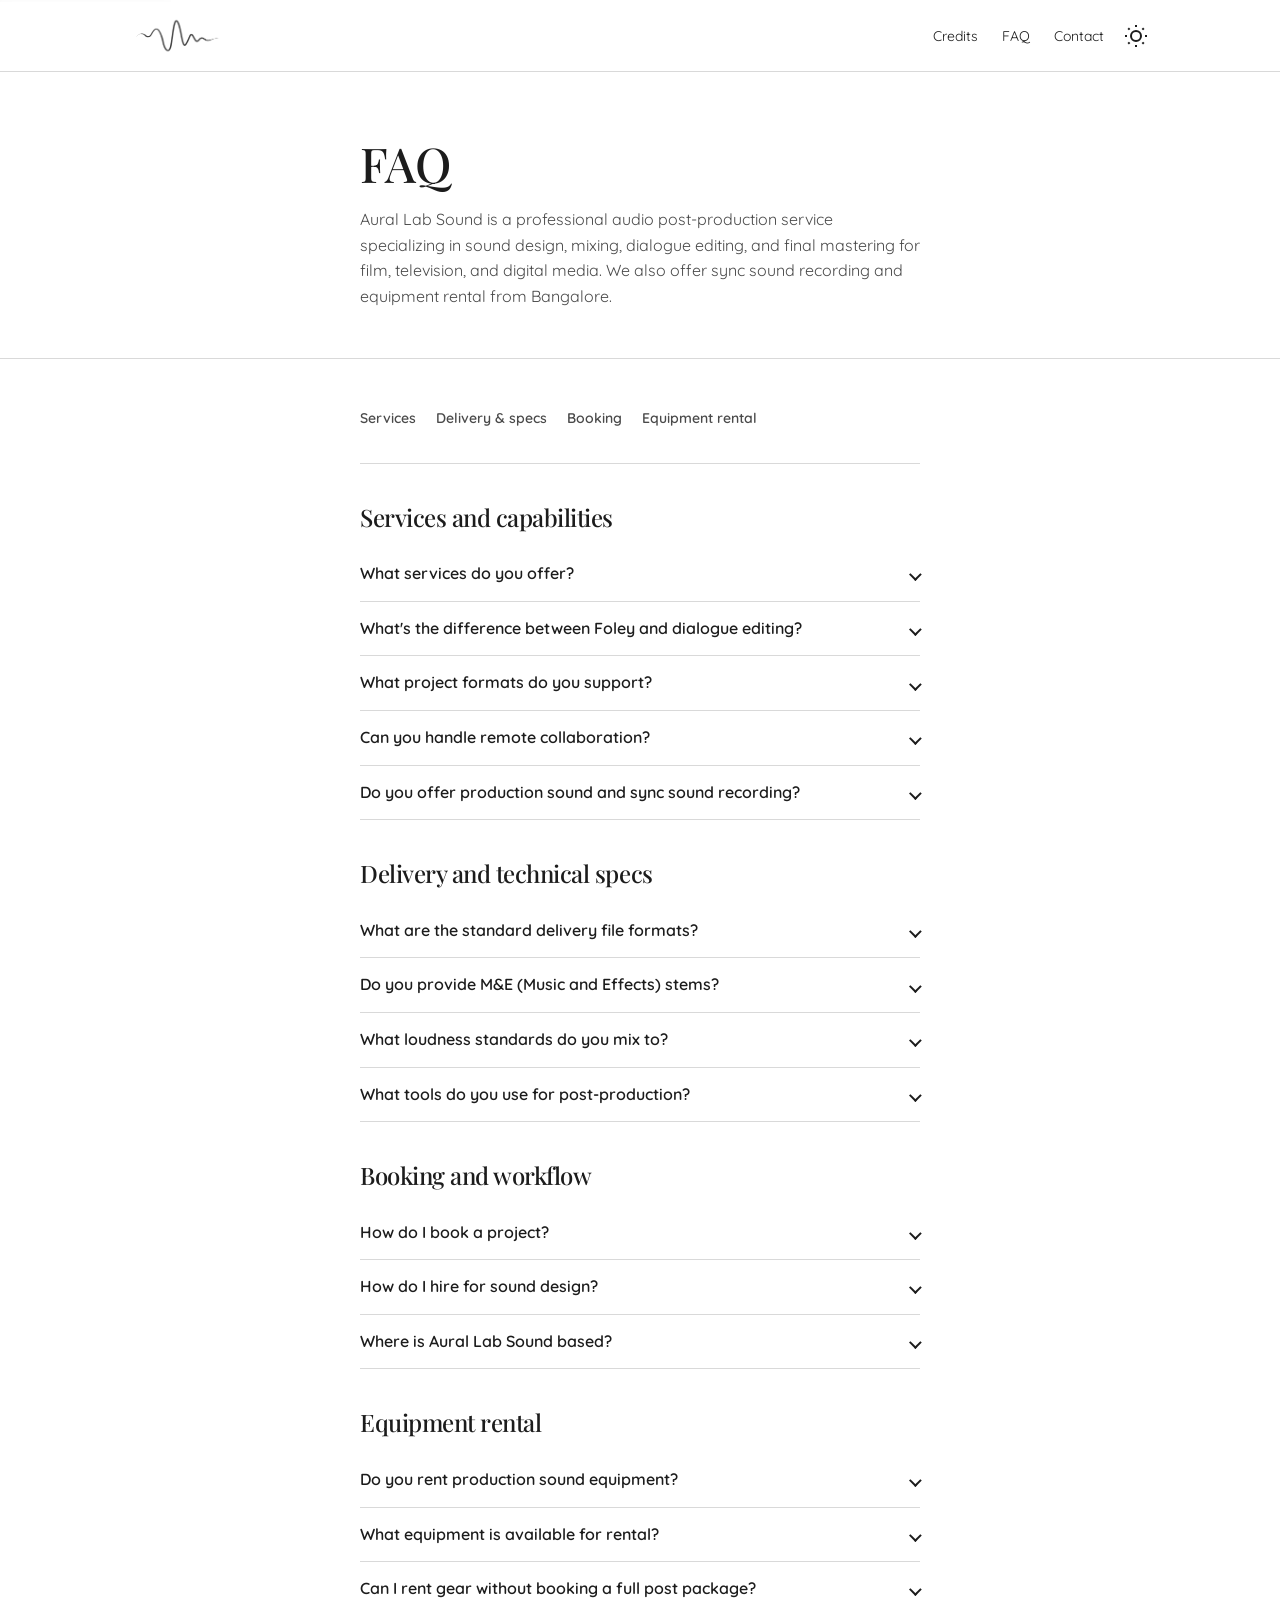
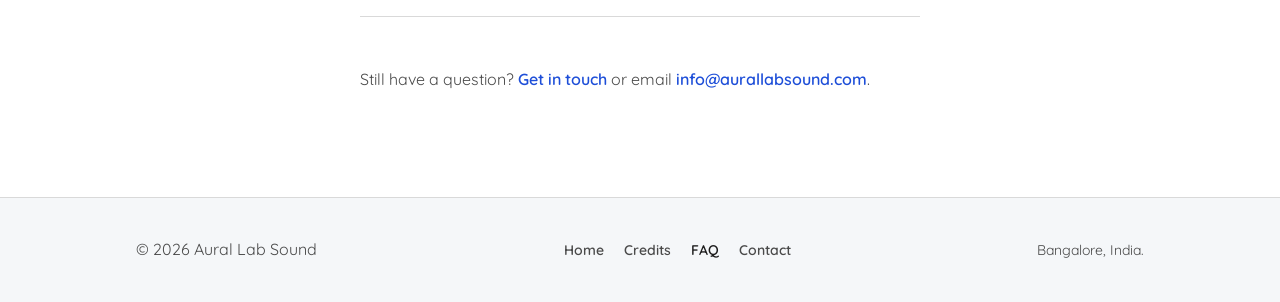
==== faq/index.html @ bb118c57 "Optimize Lighthouse scores to 96/100 Performance, 100/100 Accessibility & Best Practices Performance" ====
<!DOCTYPE html>
<html lang="en">

<head>
  <meta charset="utf-8">
  <meta name="viewport" content="width=device-width, initial-scale=1">
  <title>FAQ - Aural Lab Sound | Audio Post-Production Bangalore</title>
  <meta name="description" content="Answers about sound design, Foley, dialogue editing, mixing, delivery specs, loudness standards, equipment rental, and booking with Aural Lab Sound in Bangalore.">
  <link rel="canonical" href="https://aurallabsound.com/faq/">
  <meta property="og:type" content="website">
  <meta property="og:url" content="https://aurallabsound.com/faq/">
  <meta property="og:title" content="FAQ - Aural Lab Sound">
  <meta property="og:description" content="Common questions about audio post-production, sync sound, equipment rental, and project delivery.">
  <meta property="og:locale" content="en_IN">
  <meta name="twitter:card" content="summary">
  <meta name="twitter:site" content="@AuralLabSound">
  <link rel="icon" type="image/png" href="../favicon-96x96.png" sizes="96x96">
  <link rel="icon" type="image/svg+xml" href="../favicon.svg">
  <link rel="shortcut icon" href="../favicon.ico">
  <link rel="apple-touch-icon" sizes="180x180" href="../apple-touch-icon.png">
  <link rel="manifest" href="../site.webmanifest">
  <meta name="theme-color" content="#000000">
  <meta name="theme-color" media="(prefers-color-scheme: light)" content="#000000">
  <script src="../assets/js/theme-init.js"></script>
  <link rel="preconnect" href="https://fonts.googleapis.com">
  <link rel="preconnect" href="https://fonts.gstatic.com" crossorigin>
  <link href="https://fonts.googleapis.com/css2?family=Playfair+Display:ital,wght@0,400..900;1,400..900&family=Quicksand:wght@300..700&display=swap" rel="stylesheet">
  <link rel="stylesheet" href="../assets/css/style.css">
  <link rel="stylesheet" href="../assets/css/components.css">
  <link rel="stylesheet" href="../assets/css/responsive.css">
  <script type="application/ld+json">
  {
    "@context": "https://schema.org",
    "@graph": [
      {
        "@type": "BreadcrumbList",
        "itemListElement": [
          {"@type": "ListItem", "position": 1, "name": "Home", "item": "https://aurallabsound.com/"},
          {"@type": "ListItem", "position": 2, "name": "FAQ", "item": "https://aurallabsound.com/faq/"}
        ]
      },
      {
        "@type": "FAQPage",
        "mainEntity": [
          {
            "@type": "Question",
            "name": "What services do you offer?",
            "acceptedAnswer": {
              "@type": "Answer",
              "text": "Full audio post-production including sound design, Foley, ADR, dialogue clean-up, spatial mixing, and final re-recording. We also provide production sync sound recording, ambience and FX recording, and professional equipment rental for film and media shoots."
            }
          },
          {
            "@type": "Question",
            "name": "What's the difference between Foley and dialogue editing?",
            "acceptedAnswer": {
              "@type": "Answer",
              "text": "Dialogue editing cleans, assembles, and prepares production dialogue tracks so speech is clear, consistent, and sync-accurate. Foley is performance-based sound recorded to picture (footsteps, cloth, props, and other sync elements) that sells physical realism the production mic may have missed."
            }
          },
          {
            "@type": "Question",
            "name": "What project formats do you support?",
            "acceptedAnswer": {
              "@type": "Answer",
              "text": "Stereo, 5.1, 7.1, and immersive audio formats like Dolby Atmos."
            }
          },
          {
            "@type": "Question",
            "name": "Can you handle remote collaboration?",
            "acceptedAnswer": {
              "@type": "Answer",
              "text": "Yes, we use secure cloud platforms for remote spot-checking, live stream monitoring sessions, and asset transfer."
            }
          },
          {
            "@type": "Question",
            "name": "Do you offer production sound and sync sound recording?",
            "acceptedAnswer": {
              "@type": "Answer",
              "text": "Yes. Our production sound work covers sync sound mixing on set, ambience recording, FX recording, and Foley recording for features, documentaries, and series."
            }
          },
          {
            "@type": "Question",
            "name": "What are the standard delivery file formats?",
            "acceptedAnswer": {
              "@type": "Answer",
              "text": "Multi-channel interleaved or split WAV files at 24-bit/48kHz (or 96kHz upon request)."
            }
          },
          {
            "@type": "Question",
            "name": "Do you provide M&E (Music and Effects) stems?",
            "acceptedAnswer": {
              "@type": "Answer",
              "text": "Yes, we deliver fully compliant international M&E stems alongside the final print master."
            }
          },
          {
            "@type": "Question",
            "name": "What loudness standards do you mix to?",
            "acceptedAnswer": {
              "@type": "Answer",
              "text": "We mix to exact target standards including EBU R128, ATSC A/85, and specific streaming platform requirements (Netflix, HBO, Amazon)."
            }
          },
          {
            "@type": "Question",
            "name": "What tools do you use for post-production?",
            "acceptedAnswer": {
              "@type": "Answer",
              "text": "Post sessions typically run in Pro Tools with iZotope RX for dialogue clean-up, FabFilter for mixing, and Altiverb for reverberation, alongside the plug-ins required by each project's deliverable spec."
            }
          },
          {
            "@type": "Question",
            "name": "How do I book a project?",
            "acceptedAnswer": {
              "@type": "Answer",
              "text": "Submit your timeline, cue sheets, and rough cut via our contact portal for a custom project quote. Email info@aurallabsound.com or call Shreyank Nanjappa or Suresh Bagali on the contact page."
            }
          },
          {
            "@type": "Question",
            "name": "How do I hire for sound design?",
            "acceptedAnswer": {
              "@type": "Answer",
              "text": "Share your cut status, picture lock date, deliverable format (stereo, 5.1, Atmos), and creative brief. We scope dialogue edit, ambience, FX, Foley, and mix as needed, then confirm schedule and quote before starting."
            }
          },
          {
            "@type": "Question",
            "name": "Where is Aural Lab Sound based?",
            "acceptedAnswer": {
              "@type": "Answer",
              "text": "We are based in Bangalore, India, and work with productions across India and internationally through on-set recording and remote post collaboration."
            }
          },
          {
            "@type": "Question",
            "name": "Do you rent production sound equipment?",
            "acceptedAnswer": {
              "@type": "Answer",
              "text": "Yes. Equipment rental is available for production sync sound kits, boom microphones, wireless lavaliers, and related location recording gear. Kits can be rented with or without an engineer."
            }
          },
          {
            "@type": "Question",
            "name": "What equipment is available for rental?",
            "acceptedAnswer": {
              "@type": "Answer",
              "text": "Typical rental inventory includes Sound Devices mixer/recorders (788T, 688, 664, 633, MixPre series), Schoeps and Sennheiser boom mics, Lectrosonics wireless with Sanken COS-11 or DPA capsules, and ambience pairs (MS, XY, ORTF). Studio Foley mics such as Neumann and Rode are available for session work."
            }
          },
          {
            "@type": "Question",
            "name": "Can I rent gear without booking a full post package?",
            "acceptedAnswer": {
              "@type": "Answer",
              "text": "Yes. Equipment rental is offered as a standalone service for productions that already have a sound team, as well as bundled with our sync sound and post-production packages."
            }
          }
        ]
      }
    ]
  }
  </script>
</head>

<body>
  <a class="skip-link" href="#main">Skip to main content</a>
  <header class="site-header">
    <div class="container site-header__inner">
      <a class="site-logo" href="../">
        <img src="../imgs/logo.webp" alt="Aural Lab Sound Logo" class="logo-image">
      </a>
      <nav class="header-nav" aria-label="Primary">
        <ul>
          <li><a href="../#credits">Credits</a></li>
          <li><a href="./" aria-current="page">FAQ</a></li>
          <li><a href="../#contact">Contact</a></li>
          <li>
            <button type="button" class="theme-toggle" aria-label="Toggle dark mode">
              <svg class="icon-sun" xmlns="http://www.w3.org/2000/svg" width="24" height="24" viewBox="0 0 24 24" fill="none" stroke="currentColor" stroke-width="2" aria-hidden="true">
                <circle cx="12" cy="12" r="5" />
                <line x1="12" y1="1" x2="12" y2="3" />
                <line x1="12" y1="21" x2="12" y2="23" />
                <line x1="4.22" y1="4.22" x2="5.64" y2="5.64" />
                <line x1="18.36" y1="18.36" x2="19.78" y2="19.78" />
                <line x1="1" y1="12" x2="3" y2="12" />
                <line x1="21" y1="12" x2="23" y2="12" />
                <line x1="4.22" y1="19.78" x2="5.64" y2="18.36" />
                <line x1="18.36" y1="5.64" x2="19.78" y2="4.22" />
              </svg>
              <svg class="icon-moon" xmlns="http://www.w3.org/2000/svg" width="24" height="24" viewBox="0 0 24 24" fill="currentColor" aria-hidden="true" hidden>
                <path d="M21 12.79A9 9 0 1 1 11.21 3 7 7 0 0 0 21 12.79z" />
              </svg>
            </button>
          </li>
        </ul>
      </nav>
    </div>
  </header>

  <main id="main">
    <section class="page-banner page-banner--faq" aria-labelledby="faq-heading">
      <div class="container container--narrow">
        <h1 id="faq-heading">FAQ</h1>
        <p class="lead">Aural Lab Sound is a professional audio post-production service specializing in sound design, mixing, dialogue editing, and final mastering for film, television, and digital media. We also offer sync sound recording and equipment rental from Bangalore.</p>
      </div>
    </section>

    <div class="page-panel page-panel--faq">
      <div class="container container--narrow faq-layout">
        <nav class="faq-toc" aria-label="FAQ categories">
          <a href="#services">Services</a>
          <a href="#delivery">Delivery &amp; specs</a>
          <a href="#booking">Booking</a>
          <a href="#rental">Equipment rental</a>
        </nav>

        <section id="services" class="faq-group" aria-labelledby="services-heading">
          <h2 id="services-heading">Services and capabilities</h2>

          <details class="faq-item">
            <summary>What services do you offer?</summary>
            <p>Full audio post-production including sound design, Foley, ADR, dialogue clean-up, spatial mixing, and final re-recording. We also provide production sync sound recording, ambience and FX recording, and professional equipment rental for film and media shoots.</p>
          </details>

          <details class="faq-item">
            <summary>What's the difference between Foley and dialogue editing?</summary>
            <p>Dialogue editing cleans, assembles, and prepares production dialogue tracks so speech is clear, consistent, and sync-accurate. Foley is performance-based sound recorded to picture (footsteps, cloth, props, and other sync elements) that sells physical realism the production mic may have missed.</p>
          </details>

          <details class="faq-item">
            <summary>What project formats do you support?</summary>
            <p>Stereo, 5.1, 7.1, and immersive audio formats like Dolby Atmos.</p>
          </details>

          <details class="faq-item">
            <summary>Can you handle remote collaboration?</summary>
            <p>Yes, we use secure cloud platforms for remote spot-checking, live stream monitoring sessions, and asset transfer.</p>
          </details>

          <details class="faq-item">
            <summary>Do you offer production sound and sync sound recording?</summary>
            <p>Yes. Our production sound work covers sync sound mixing on set, ambience recording, FX recording, and Foley recording for features, documentaries, and series.</p>
          </details>
        </section>

        <section id="delivery" class="faq-group" aria-labelledby="delivery-heading">
          <h2 id="delivery-heading">Delivery and technical specs</h2>

          <details class="faq-item">
            <summary>What are the standard delivery file formats?</summary>
            <p>Multi-channel interleaved or split WAV files at 24-bit/48kHz (or 96kHz upon request).</p>
          </details>

          <details class="faq-item">
            <summary>Do you provide M&amp;E (Music and Effects) stems?</summary>
            <p>Yes, we deliver fully compliant international M&amp;E stems alongside the final print master.</p>
          </details>

          <details class="faq-item">
            <summary>What loudness standards do you mix to?</summary>
            <p>We mix to exact target standards including EBU R128, ATSC A/85, and specific streaming platform requirements (Netflix, HBO, Amazon).</p>
          </details>

          <details class="faq-item">
            <summary>What tools do you use for post-production?</summary>
            <p>Post sessions typically run in Pro Tools with iZotope RX for dialogue clean-up, FabFilter for mixing, and Altiverb for reverberation, alongside the plug-ins required by each project's deliverable spec.</p>
          </details>
        </section>

        <section id="booking" class="faq-group" aria-labelledby="booking-heading">
          <h2 id="booking-heading">Booking and workflow</h2>

          <details class="faq-item">
            <summary>How do I book a project?</summary>
            <p>Submit your timeline, cue sheets, and rough cut via our contact portal for a custom project quote. Email <a href="mailto:info@aurallabsound.com">info@aurallabsound.com</a> or call Shreyank Nanjappa or Suresh Bagali on the <a href="../#contact">contact page</a>.</p>
          </details>

          <details class="faq-item">
            <summary>How do I hire for sound design?</summary>
            <p>Share your cut status, picture lock date, deliverable format (stereo, 5.1, Atmos), and creative brief. We scope dialogue edit, ambience, FX, Foley, and mix as needed, then confirm schedule and quote before starting.</p>
          </details>

          <details class="faq-item">
            <summary>Where is Aural Lab Sound based?</summary>
            <p>We are based in Bangalore, India, and work with productions across India and internationally through on-set recording and remote post collaboration.</p>
          </details>
        </section>

        <section id="rental" class="faq-group" aria-labelledby="rental-heading">
          <h2 id="rental-heading">Equipment rental</h2>

          <details class="faq-item">
            <summary>Do you rent production sound equipment?</summary>
            <p>Yes. Equipment rental is available for production sync sound kits, boom microphones, wireless lavaliers, and related location recording gear. Kits can be rented with or without an engineer.</p>
          </details>

          <details class="faq-item">
            <summary>What equipment is available for rental?</summary>
            <p>Typical rental inventory includes Sound Devices mixer/recorders (788T, 688, 664, 633, MixPre series), Schoeps and Sennheiser boom mics, Lectrosonics wireless with Sanken COS-11 or DPA capsules, and ambience pairs (MS, XY, ORTF). Studio Foley mics such as Neumann and Rode are available for session work.</p>
          </details>

          <details class="faq-item">
            <summary>Can I rent gear without booking a full post package?</summary>
            <p>Yes. Equipment rental is offered as a standalone service for productions that already have a sound team, as well as bundled with our sync sound and post-production packages.</p>
          </details>
        </section>

        <p class="faq-cta">Still have a question? <a href="../#contact">Get in touch</a> or email <a href="mailto:info@aurallabsound.com">info@aurallabsound.com</a>.</p>
      </div>
    </div>
  </main>

  <footer class="site-footer">
    <div class="container footer-bottom">
      <span>© <span id="year"></span> Aural Lab Sound</span>
      <nav class="footer-nav" aria-label="Footer">
        <a href="../">Home</a>
        <a href="../#credits">Credits</a>
        <a href="./" aria-current="page">FAQ</a>
        <a href="../#contact">Contact</a>
      </nav>
      <p class="footer-tagline">Bangalore, India.</p>
    </div>
  </footer>

  <script>document.getElementById("year").textContent = new Date().getFullYear();</script>
  <script src="../assets/js/theme-toggle.js" defer></script>
</body>

</html>
---- assets/css/style.css ----
/* Aural Lab Sound - Design tokens & base */

:root {
  /* Typography */
  --font-display: "Playfair Display", Georgia, "Times New Roman", serif;
  --font-body: "Quicksand", system-ui, -apple-system, sans-serif;
  --font-mono: ui-monospace, "SF Mono", Menlo, monospace;

  --text-xs: 0.75rem;
  --text-sm: 0.875rem;
  --text-base: 1rem;
  --text-lg: 1.125rem;
  --text-xl: 1.25rem;
  --text-2xl: 1.5rem;
  --text-3xl: 2rem;
  --text-4xl: clamp(2.25rem, 5vw, 3.25rem);
  --text-5xl: clamp(2.75rem, 6vw, 4.25rem);
  --text-hero: clamp(2.5rem, 8vw, 4.5rem);
  --text-section: clamp(2rem, 5vw, 3rem);

  --leading-tight: 1.15;
  --leading-snug: 1.35;
  --leading-normal: 1.6;
  --leading-relaxed: 1.75;

  --tracking-tight: -0.02em;
  --tracking-wide: 0.08em;
  --tracking-wider: 0.14em;

  /* Spacing */
  --space-1: 0.25rem;
  --space-2: 0.5rem;
  --space-3: 0.75rem;
  --space-4: 1rem;
  --space-5: 1.25rem;
  --space-6: 1.5rem;
  --space-8: 2rem;
  --space-10: 2.5rem;
  --space-12: 3rem;
  --space-16: 4rem;
  --space-20: 5rem;
  --space-24: 6rem;

  /* Layout */
  --layout-max-width: 68rem;
  --container-narrow: 40rem;
  --container-default: 68rem;
  --container-wide: 80rem;
  --header-height: 4.5rem;
  --gutter: clamp(1.25rem, 4vw, 2.5rem);

  /* Radius */
  --radius-sm: 2px;
  --radius-md: 4px;
  --radius-lg: 8px;

  /* Motion */
  --ease-out: cubic-bezier(0.22, 1, 0.36, 1);
  --duration-fast: 150ms;
  --duration-base: 250ms;
  --duration-slow: 400ms;

  /* Borders */
  --border-width: 1px;
  --border-style: solid;
}

/* Dark theme (site default) - WCAG 2.1 AA compliant */
html {
  color-scheme: dark;
  --color-bg: #0F0F0F;
  --color-surface: #1A1A1A;
  --color-text-primary: #F5F5F5;
  --color-text-secondary: #CCCCCC;
  --color-border: #2D2D2D;
  --color-accent: #7BA3FF;
  --color-accent-hover: #A8D5FF;
  --color-on-accent: #0F0F0F;

  /* Backwards compatibility */
  --color-bg-elevated: #1A1A1A;
  --color-bg-subtle: #262626;
  --color-text: #F5F5F5;
  --color-text-muted: #CCCCCC;
  --color-text-subtle: #A6A6A6;
  --color-border-strong: #404040;
  --color-accent-muted: rgba(123, 163, 255, 0.15);
  --color-focus: #7BA3FF;
  --color-hero-overlay: rgba(0, 0, 0, 0.5);
  --color-header-bg: rgba(15, 15, 15, 0.98);
  --color-panel-overlay: rgba(15, 15, 15, 0.95);
  --color-on-image-heading: #FFFFFF;
  --color-on-image-lead: rgba(255, 255, 255, 0.95);
  --color-on-image-body: rgba(255, 255, 255, 0.9);
  --color-on-image-muted: rgba(255, 255, 255, 0.75);
  --shadow-sm: 0 1px 2px rgba(0, 0, 0, 0.4);
  --shadow-md: 0 8px 24px rgba(0, 0, 0, 0.5);
  --wave-opacity: 0;
}

/* Light theme - explicit choice or OS light preference - WCAG 2.1 AA compliant */
html[data-theme="light"] {
  color-scheme: light;
  --color-bg: #FFFFFF;
  --color-surface: #F5F7F9;
  --color-text-primary: #1C1C1C;
  --color-text-secondary: #4A4A4A;
  --color-border: #D9D9D9;
  --color-accent: #1D4ED8;
  --color-accent-hover: #0D47A1;
  --color-on-accent: #FFFFFF;

  /* Backwards compatibility */
  --color-bg-elevated: #F5F7F9;
  --color-bg-subtle: #FAFBFC;
  --color-text: #1C1C1C;
  --color-text-muted: #4A4A4A;
  --color-text-subtle: #595959;
  --color-border-strong: #CCCCCC;
  --color-accent-muted: rgba(29, 78, 216, 0.1);
  --color-focus: #1D4ED8;
  --color-hero-overlay: rgba(0, 0, 0, 0.35);
  --color-header-bg: rgba(255, 255, 255, 0.98);
  --color-panel-overlay: rgba(255, 255, 255, 0.95);
  --color-on-image-heading: #FFFFFF;
  --color-on-image-lead: rgba(255, 255, 255, 0.95);
  --color-on-image-body: rgba(255, 255, 255, 0.9);
  --color-on-image-muted: rgba(255, 255, 255, 0.75);
  --shadow-sm: 0 1px 2px rgba(0, 0, 0, 0.08);
  --shadow-md: 0 8px 24px rgba(0, 0, 0, 0.12);
  --wave-opacity: 0;
}

/* No JS / no data-theme: follow OS light preference only */
@media (prefers-color-scheme: light) {
  html:not([data-theme]) {
    color-scheme: light;
    --color-bg: #FFFFFF;
    --color-surface: #F5F7F9;
    --color-text-primary: #1C1C1C;
    --color-text-secondary: #4A4A4A;
    --color-border: #D9D9D9;
    --color-accent: #1D4ED8;
    --color-accent-hover: #0D47A1;
    --color-on-accent: #FFFFFF;

    /* Backwards compatibility */
    --color-bg-elevated: #F5F7F9;
    --color-bg-subtle: #FAFBFC;
    --color-text: #1C1C1C;
    --color-text-muted: #4A4A4A;
    --color-text-subtle: #595959;
    --color-border-strong: #CCCCCC;
    --color-accent-muted: rgba(29, 78, 216, 0.1);
    --color-focus: #1D4ED8;
    --color-hero-overlay: rgba(0, 0, 0, 0.35);
    --color-header-bg: rgba(255, 255, 255, 0.98);
    --color-panel-overlay: rgba(255, 255, 255, 0.95);
    --color-on-image-heading: #FFFFFF;
    --color-on-image-lead: rgba(255, 255, 255, 0.95);
    --color-on-image-body: rgba(255, 255, 255, 0.9);
    --color-on-image-muted: rgba(255, 255, 255, 0.75);
    --shadow-sm: 0 1px 2px rgba(0, 0, 0, 0.08);
    --shadow-md: 0 8px 24px rgba(0, 0, 0, 0.12);
  }
}

*,
*::before,
*::after {
  box-sizing: border-box;
  margin: 0;
  padding: 0;
}

html {
  scroll-behavior: smooth;
  -webkit-font-smoothing: antialiased;
  -moz-osx-font-smoothing: grayscale;
}

body {
  background: var(--color-bg);
  color: var(--color-text);
  font-family: var(--font-body);
  font-size: var(--text-base);
  line-height: var(--leading-normal);
}

/* Typography */
h1, h2, h3, h4, h5, h6 {
  font-family: var(--font-display);
  line-height: var(--leading-tight);
}

h1 {
  font-size: var(--text-hero);
  font-weight: 600;
  letter-spacing: var(--tracking-tight);
}

h2 {
  font-size: var(--text-section);
  font-weight: 600;
  letter-spacing: var(--tracking-tight);
}

h3 {
  font-size: var(--text-2xl);
  font-weight: 600;
}

p {
  line-height: var(--leading-normal);
}

a {
  color: inherit;
  text-decoration: none;
  transition: color var(--duration-base) var(--ease-out);
}

ul, ol {
  list-style: none;
}

/* Container */
.container {
  max-width: var(--container-default);
  margin-left: auto;
  margin-right: auto;
  padding-left: var(--gutter);
  padding-right: var(--gutter);
}

.container--narrow {
  max-width: var(--container-narrow);
}

/* Utility */
.sr-only {
  position: absolute;
  width: 1px;
  height: 1px;
  padding: 0;
  margin: -1px;
  overflow: hidden;
  clip: rect(0, 0, 0, 0);
  white-space: nowrap;
  border-width: 0;
}

.skip-link {
  position: absolute;
  top: -40px;
  left: 0;
  background: #1a1a1a;
  color: #ffffff;
  padding: 8px;
  text-decoration: none;
  z-index: 100;
  font-weight: 600;
}

.skip-link:focus {
  top: 0;
}
---- assets/css/components.css ----
/* Components - Header, Hero, Gallery, etc. */

/* Header */
.site-header {
  position: sticky;
  top: 0;
  z-index: 100;
  height: var(--header-height);
  background: transparent;
  border-bottom: var(--border-width) var(--border-style) var(--color-border);
  transition: border-color var(--duration-base) var(--ease-out);
}

.site-header::before {
  content: "";
  position: absolute;
  inset: 0;
  z-index: -1;
  background: var(--color-header-bg);
  backdrop-filter: blur(8px);
  pointer-events: none;
}

.site-header__inner {
  display: flex;
  align-items: center;
  justify-content: space-between;
  height: 100%;
  gap: var(--space-4);
}

.site-logo {
  display: flex;
  align-items: center;
  text-decoration: none;
  transition: opacity var(--duration-base) var(--ease-out);
  position: relative;
}

.site-logo:hover {
  opacity: 0.8;
}

.logo-image {
  height: 2.5rem;
  width: auto;
  display: block;
  object-fit: contain;
  transition: filter var(--duration-base) var(--ease-out);
  /* Dark theme (default): lighten the logo */
  filter: brightness(2) contrast(1.1);
}

/* Light theme: darken the logo */
[data-theme="light"] .logo-image {
  filter: brightness(0.3) contrast(1.2);
}

/* No JS: OS light preference */
@media (prefers-color-scheme: light) {
  html:not([data-theme]) .logo-image {
    filter: brightness(0.3) contrast(1.2);
  }
}

/* Header Navigation */
.header-nav {
  display: flex;
  gap: var(--space-8);
  align-items: center;
}

.header-nav ul {
  display: flex;
  gap: var(--space-6);
  list-style: none;
  margin: 0;
  padding: 0;
  align-items: center;
}

.header-nav a {
  color: var(--color-text);
  text-decoration: none;
  font-size: var(--text-sm);
  transition: color var(--duration-base) var(--ease-out);
}

.header-nav a:hover,
.header-nav a:focus-visible {
  color: var(--color-accent);
}

/* Hero Section */
.hero {
  position: relative;
  min-height: 100vh;
  display: flex;
  align-items: center;
  justify-content: center;
  background: linear-gradient(135deg, rgba(0, 0, 0, 0.9) 0%, rgba(0, 0, 0, 0.85) 100%), url('../images/gallery/sound-recording.webp') center / cover no-repeat;
  background-attachment: fixed;
  overflow: hidden;
}

.hero::before {
  content: "";
  position: absolute;
  inset: 0;
  background: radial-gradient(circle at 30% 30%, rgba(255, 255, 255, 0.08) 0%, transparent 60%);
  z-index: 0;
  pointer-events: none;
}

.hero__content {
  position: relative;
  z-index: 1;
  text-align: center;
  max-width: 48rem;
  padding: var(--space-12);
}

.hero__eyebrow {
  margin: 0 0 var(--space-5) 0;
  font-family: var(--font-body);
  font-size: var(--text-xs);
  font-weight: 600;
  text-transform: uppercase;
  letter-spacing: var(--tracking-wider);
  color: var(--color-on-image-muted);
}

.hero h1 {
  font-family: var(--font-display);
  font-size: var(--text-hero);
  line-height: var(--leading-tight);
  font-weight: 600;
  letter-spacing: var(--tracking-tight);
  margin: 0 0 var(--space-5) 0;
  color: var(--color-on-image-heading);
  text-shadow: 0 2px 8px rgba(0, 0, 0, 0.3);
}

.hero__tagline {
  font-family: var(--font-body);
  font-size: var(--text-lg);
  line-height: var(--leading-snug);
  color: var(--color-on-image-lead);
  margin: 0 auto var(--space-8);
  max-width: 34ch;
  font-weight: 300;
  text-shadow: 0 1px 4px rgba(0, 0, 0, 0.3);
}

.hero__proof {
  display: flex;
  flex-wrap: wrap;
  justify-content: center;
  align-items: center;
  gap: var(--space-2) var(--space-4);
  margin: 0 0 var(--space-8) 0;
  padding: 0;
  list-style: none;
  font-size: var(--text-xs);
  font-weight: 500;
  text-transform: uppercase;
  letter-spacing: var(--tracking-wide);
  color: var(--color-on-image-body);
}

/* Separators trail the item so a wrapped line never opens with a stray dot */
.hero__proof li:not(:last-child)::after {
  content: "";
  display: inline-block;
  width: 3px;
  height: 3px;
  margin-left: var(--space-4);
  border-radius: 50%;
  background: currentColor;
  opacity: 0.6;
  vertical-align: middle;
}

@media (max-width: 47.99rem) {
  .hero__proof {
    flex-direction: column;
    gap: var(--space-2);
  }

  .hero__proof li:not(:last-child)::after {
    display: none;
  }
}

/* Buttons */
.btn {
  display: inline-flex;
  align-items: center;
  justify-content: center;
  min-height: 2.75rem;
  padding: 0.75rem var(--space-8);
  border: 1px solid transparent;
  border-radius: var(--radius-md);
  font-family: var(--font-body);
  font-size: var(--text-sm);
  font-weight: 600;
  letter-spacing: var(--tracking-wide);
  text-transform: uppercase;
  cursor: pointer;
  transition: background-color var(--duration-base) var(--ease-out),
    color var(--duration-base) var(--ease-out),
    border-color var(--duration-base) var(--ease-out);
}

.btn:focus-visible {
  outline: 2px solid var(--color-focus);
  outline-offset: 3px;
}

.hero .btn--primary {
  background: #FFFFFF;
  border-color: #FFFFFF;
  color: #0F0F0F;
}

.hero .btn--primary:hover {
  background: transparent;
  color: #FFFFFF;
}

.hero .btn:focus-visible {
  outline-color: #FFFFFF;
}

/* Scroll cue — stays subordinate to the primary call to action */
.scroll-arrow {
  display: flex;
  justify-content: center;
  margin-top: var(--space-10);
  color: var(--color-on-image-muted);
  text-decoration: none;
  transition: color var(--duration-base) var(--ease-out);
}

.scroll-arrow:hover,
.scroll-arrow:focus-visible {
  color: var(--color-on-image-heading);
}

.scroll-arrow svg {
  display: block;
  width: 24px;
  height: 24px;
  animation: bounce 2s infinite;
}

@keyframes bounce {
  0%, 100% {
    transform: translateY(0);
    opacity: 0.6;
  }
  50% {
    transform: translateY(0.5rem);
    opacity: 1;
  }
}

@media (prefers-reduced-motion: reduce) {
  .scroll-arrow svg {
    animation: none;
  }
}

/* Shared eyebrow label — one system for every section kicker */
.section-eyebrow {
  margin: 0;
  font-family: var(--font-body);
  font-size: var(--text-xs);
  font-weight: 700;
  text-transform: uppercase;
  letter-spacing: var(--tracking-wider);
  color: var(--color-text-secondary);
}

/* Social links — used inside Contact close */
.social-links {
  display: flex;
  flex-wrap: wrap;
  gap: var(--space-4) var(--space-6);
}

.social-link {
  display: flex;
  align-items: center;
  gap: var(--space-2);
  min-height: 2.5rem;
  text-decoration: none;
  color: var(--color-text-primary);
  transition: color var(--duration-base) var(--ease-out);
}

.social-link svg {
  width: 1.25rem;
  height: 1.25rem;
  flex-shrink: 0;
  transition: transform var(--duration-base) var(--ease-out);
}

.social-link__text {
  display: grid;
  gap: 0.125rem;
}

.social-link__name {
  font-size: var(--text-sm);
  font-weight: 600;
  line-height: var(--leading-tight);
}

.social-link__note {
  font-size: var(--text-xs);
  line-height: var(--leading-tight);
  color: var(--color-text-secondary);
  opacity: 0.7;
}

/* IMDB Icon Theme Toggle */
.imdb-link {
  position: relative;
}

.imdb-icon {
  width: 1.25rem;
  height: 1.25rem;
  flex-shrink: 0;
  transition: opacity var(--duration-base) var(--ease-out);
}

.social-link:hover {
  color: var(--color-accent);
}

.social-link:hover svg {
  transform: scale(1.08);
}

.social-link:focus-visible {
  outline: 2px solid var(--color-focus);
  outline-offset: 4px;
}

/* Page Panels */
.page-panel {
  background: var(--color-bg);
}

.page-banner {
  padding: var(--space-16) var(--gutter) var(--space-12);
  border-bottom: 1px solid var(--color-border);
}

.page-banner h2 {
  margin: 0 0 var(--space-4) 0;
  color: var(--color-text-primary);
}

.page-banner .lead {
  margin: 0;
  color: var(--color-text-secondary);
}

.page-panel__body {
  padding: var(--space-12) var(--gutter) var(--space-16);
}

/* Credits — full-bleed gallery shell */
.page-panel--credits {
  padding: 0;
}

.credits-shell {
  max-width: 1600px;
  margin-left: auto;
  margin-right: auto;
  padding: var(--space-16) var(--gutter) var(--space-16);
}

.credits-header {
  display: flex;
  align-items: center;
  justify-content: space-between;
  gap: var(--space-4);
  margin-bottom: var(--space-8);
}

.credits-header h2 {
  margin: 0;
  font-size: var(--text-section);
  line-height: var(--leading-tight);
  color: var(--color-text-primary);
}

.credits-sidebar {
  margin-bottom: var(--space-8);
}

.credits-sidebar[hidden] {
  display: none;
}

.filter-toggle-btn {
  display: inline-flex;
  align-items: center;
  gap: var(--space-2);
  width: auto;
  flex-shrink: 0;
  padding: var(--space-2) var(--space-4);
  margin-bottom: 0;
  border: 1px solid var(--color-border);
  border-radius: var(--radius-lg);
  background: var(--color-surface);
  color: var(--color-text-primary);
  font-family: var(--font-body);
  font-size: var(--text-sm);
  font-weight: 600;
  cursor: pointer;
  transition: border-color var(--duration-base) var(--ease-out),
    background-color var(--duration-base) var(--ease-out);
}

.filter-toggle-btn:hover {
  border-color: var(--color-accent);
  background: var(--color-accent-muted);
}

.filter-toggle-btn svg {
  width: 18px;
  height: 18px;
  transition: transform var(--duration-base) var(--ease-out);
}

.filter-toggle-btn[aria-expanded="true"] svg {
  transform: rotate(180deg);
}

.sidebar-content {
  background: var(--color-surface);
  border: 1px solid var(--color-border);
  border-radius: var(--radius-lg);
  padding: var(--space-4);
  backdrop-filter: blur(8px);
}

/* Filters inside panel */
#filters-container {
  padding: 0;
  margin: 0;
  border: none;
}

#filters-container .filter-group {
  margin-bottom: var(--space-4);
}

#filters-container .filter-group:last-child {
  margin-bottom: 0;
}

/* Filters */
.filters-section {
  padding: 0;
  margin: 0;
  border: none;
}

.filter-group {
  margin-bottom: var(--space-4);
}

.filter-label {
  display: block;
  font-family: var(--font-body);
  font-size: var(--text-xs);
  font-weight: 700;
  color: var(--color-text-secondary);
  margin-bottom: var(--space-2);
  text-transform: uppercase;
  letter-spacing: var(--tracking-wider);
}

.filter-buttons {
  display: flex;
  flex-wrap: wrap;
  gap: var(--space-2);
}

.filter-btn {
  position: relative;
  display: inline-flex;
  align-items: center;
  gap: 0.35rem;
  min-height: 2.125rem;
  padding: 0.375rem 0.875rem;
  border: 1px solid var(--color-border);
  border-radius: 999px;
  background: var(--color-surface);
  color: var(--color-text-primary);
  font-family: var(--font-body);
  font-size: 0.8125rem;
  font-weight: 500;
  line-height: 1.2;
  cursor: pointer;
  transition: border-color var(--duration-base) var(--ease-out),
    background-color var(--duration-base) var(--ease-out),
    color var(--duration-base) var(--ease-out);
}

/* Keeps the chip visually compact while meeting the 44px touch target */
.filter-btn::after {
  content: "";
  position: absolute;
  inset: -0.3125rem 0;
}

.filter-btn:hover {
  border-color: var(--color-accent);
  background: var(--color-accent-muted);
}

.filter-btn[aria-pressed="true"] {
  border-color: var(--color-accent);
  background: var(--color-accent);
  color: var(--color-on-accent);
  font-weight: 700;
}

.filter-btn[aria-pressed="true"]::before {
  content: "✕";
  font-size: 0.6875rem;
  line-height: 1;
  opacity: 0.75;
}

.filter-btn:focus-visible {
  outline: 2px solid var(--color-focus);
  outline-offset: 2px;
}

/* Four wrapping groups push the posters off a phone screen, so each group
   becomes a single swipeable row instead */
@media (max-width: 63.99rem) {
  .filter-buttons {
    flex-wrap: nowrap;
    overflow-x: auto;
    scrollbar-width: none;
    padding-bottom: var(--space-1);
    scroll-padding-inline: var(--gutter);
  }

  .filter-buttons::-webkit-scrollbar {
    display: none;
  }

  .filter-btn {
    flex-shrink: 0;
  }
}

.filter-status {
  display: flex;
  flex-wrap: wrap;
  align-items: center;
  justify-content: space-between;
  gap: var(--space-3);
  margin-top: var(--space-4);
  padding-top: var(--space-4);
  border-top: 1px solid var(--color-border);
}

.filter-summary {
  margin: 0;
  font-size: var(--text-sm);
  color: var(--color-text-secondary);
}

.filter-summary strong {
  color: var(--color-text-primary);
  font-weight: 600;
}

.filter-reset {
  display: inline-flex;
  align-items: center;
  min-height: 2.25rem;
  padding: 0.5rem 1rem;
  border: 1px solid var(--color-border);
  border-radius: var(--radius-md);
  background: transparent;
  color: var(--color-text-secondary);
  font-family: var(--font-body);
  font-size: var(--text-xs);
  font-weight: 600;
  text-transform: uppercase;
  letter-spacing: var(--tracking-wide);
  cursor: pointer;
  transition: opacity var(--duration-base) var(--ease-out),
    border-color var(--duration-base) var(--ease-out),
    color var(--duration-base) var(--ease-out);
}

.filter-reset:hover {
  border-color: var(--color-accent);
  color: var(--color-accent);
  background: var(--color-surface);
}

.filter-reset:focus-visible {
  outline: 2px solid var(--color-focus);
  outline-offset: 2px;
}

/* Muted until there is actually something to clear */
.filter-reset[disabled] {
  opacity: 0.35;
  cursor: default;
  pointer-events: none;
}

.gallery-empty {
  margin: 0 0 var(--space-8);
  padding: var(--space-12) var(--space-6);
  border: 1px dashed var(--color-border);
  border-radius: var(--radius-md);
  text-align: center;
  color: var(--color-text-secondary);
}

.gallery-empty[hidden] {
  display: none;
}

/* Contact — two people + studio row */
.page-panel--contact {
  padding: var(--space-12) var(--gutter) var(--space-10);
  border-top: 1px solid var(--color-border);
}

.contact-close {
  display: grid;
  gap: var(--space-8);
}

.contact-close > h2 {
  margin: 0;
  color: var(--color-text-primary);
}

.contact-people {
  display: grid;
  gap: 0;
}

.contact-person {
  display: grid;
  gap: var(--space-2);
  min-width: 0;
}

.contact-person + .contact-person {
  margin-top: var(--space-8);
  padding-top: var(--space-8);
  border-top: 1px solid var(--color-border);
}

.contact-person__name {
  margin: 0;
  font-family: var(--font-display);
  font-size: var(--text-xl);
  font-weight: 500;
  line-height: var(--leading-tight);
  color: var(--color-text-primary);
}

.contact-person__number {
  margin: 0;
  font-size: var(--text-lg);
  line-height: var(--leading-tight);
  color: var(--color-text-primary);
}

.contact-person__actions {
  margin: 0;
  display: inline-flex;
  align-items: center;
  gap: var(--space-2);
  font-size: var(--text-sm);
  color: var(--color-text-secondary);
}

.contact-person__sep {
  opacity: 0.55;
}

.contact-person__links {
  display: flex;
  flex-wrap: wrap;
  gap: var(--space-3) var(--space-5);
  margin-top: var(--space-3);
}

.contact-person__link {
  display: inline-flex;
  align-items: center;
  gap: var(--space-2);
  min-height: 2.5rem;
  color: var(--color-text-primary);
  text-decoration: none;
  font-size: var(--text-sm);
  font-weight: 600;
  transition: color var(--duration-base) var(--ease-out);
}

.contact-person__link svg,
.contact-person__link .imdb-icon {
  width: 1.125rem;
  height: 1.125rem;
  flex-shrink: 0;
  transition: transform var(--duration-base) var(--ease-out);
}

.contact-person__link:hover {
  color: var(--color-accent);
}

.contact-person__link:hover svg {
  transform: scale(1.08);
}

.contact-person__link:focus-visible,
.contact-person__actions a:focus-visible,
.contact-studio a:focus-visible {
  outline: 2px solid var(--color-focus);
  outline-offset: 4px;
}

.contact-person__actions a,
.contact-studio a {
  color: inherit;
  text-decoration: none;
  background-image: linear-gradient(currentColor, currentColor);
  background-position: 0 100%;
  background-repeat: no-repeat;
  background-size: 0 1px;
  transition:
    background-size var(--duration-base) var(--ease-out),
    opacity var(--duration-base) var(--ease-out),
    color var(--duration-base) var(--ease-out);
}

.contact-person__actions a:hover,
.contact-studio a:hover {
  background-size: 100% 1px;
  opacity: 0.72;
}

.contact-location {
  display: grid;
  gap: var(--space-2);
  padding-top: var(--space-6);
  border-top: 1px solid var(--color-border);
}

.contact-location__place {
  margin: 0;
  font-style: normal;
  font-size: var(--text-base);
  line-height: var(--leading-snug);
  color: var(--color-text-primary);
}

.contact-location__map {
  display: inline-flex;
  align-items: center;
  min-height: 2.5rem;
  width: fit-content;
  font-size: var(--text-sm);
  font-weight: 600;
  color: var(--color-text-primary);
  text-decoration: none;
  background-image: linear-gradient(currentColor, currentColor);
  background-position: 0 100%;
  background-repeat: no-repeat;
  background-size: 0 1px;
  transition:
    background-size var(--duration-base) var(--ease-out),
    opacity var(--duration-base) var(--ease-out),
    color var(--duration-base) var(--ease-out);
}

.contact-location__map:hover {
  background-size: 100% 1px;
  opacity: 0.72;
}

.contact-location__map:focus-visible {
  outline: 2px solid var(--color-focus);
  outline-offset: 4px;
}

.contact-studio {
  display: flex;
  flex-wrap: wrap;
  align-items: center;
  justify-content: space-between;
  gap: var(--space-4) var(--space-8);
  padding-top: var(--space-6);
  border-top: 1px solid var(--color-border);
  color: var(--color-text-secondary);
  font-size: var(--text-sm);
}

.contact-studio__link {
  display: inline-flex;
  align-items: center;
  gap: var(--space-2);
  min-height: 2.5rem;
  font-weight: 600;
  color: var(--color-text-primary);
}

.contact-studio__link svg {
  width: 1.125rem;
  height: 1.125rem;
  flex-shrink: 0;
}

.contact-studio__email {
  color: var(--color-text-primary);
}

@media (min-width: 48rem) {
  .contact-close {
    gap: var(--space-10);
  }

  .contact-people {
    grid-template-columns: repeat(2, max-content);
    justify-content: start;
    column-gap: 0;
    row-gap: var(--space-10);
    align-items: start;
  }

  .contact-person + .contact-person {
    margin-top: 0;
    padding-top: 0;
    margin-left: var(--space-12);
    padding-left: var(--space-12);
    border-top: none;
    border-left: 1px solid var(--color-border);
  }
}

/* Footer */
.site-footer {
  background: var(--color-surface);
  border-top: 1px solid var(--color-border);
  padding: var(--space-8) var(--gutter);
}

.footer-bottom {
  display: flex;
  flex-wrap: wrap;
  align-items: baseline;
  justify-content: space-between;
  gap: var(--space-2) var(--space-8);
  color: var(--color-text-secondary);
}

.footer-bottom span {
  display: inline;
}

.footer-tagline {
  margin: 0;
  font-size: var(--text-sm);
}

.footer-nav {
  display: flex;
  flex-wrap: wrap;
  gap: var(--space-2) var(--space-5);
}

.footer-nav a {
  color: var(--color-text-secondary);
  text-decoration: none;
  font-size: var(--text-sm);
  font-weight: 600;
  min-height: 2.5rem;
  display: inline-flex;
  align-items: center;
}

.footer-nav a:hover,
.footer-nav a:focus-visible {
  color: var(--color-accent);
  outline: none;
}

.footer-nav a[aria-current="page"] {
  color: var(--color-text-primary);
}

.contact-studio__links {
  display: flex;
  flex-wrap: wrap;
  gap: var(--space-2) var(--space-5);
}

/* FAQ page */
.page-banner--faq h1 {
  margin: 0 0 var(--space-4) 0;
  font-family: var(--font-display);
  font-size: var(--text-section);
  font-weight: 500;
  line-height: var(--leading-tight);
  color: var(--color-text-primary);
}

.page-panel--faq {
  padding: 0 0 var(--space-16);
}

.faq-layout {
  display: grid;
  gap: var(--space-10);
  padding-block: var(--space-10);
}

.faq-toc {
  display: flex;
  flex-wrap: wrap;
  gap: var(--space-2) var(--space-5);
  padding-bottom: var(--space-6);
  border-bottom: 1px solid var(--color-border);
}

.faq-toc a {
  color: var(--color-text-secondary);
  text-decoration: none;
  font-size: var(--text-sm);
  font-weight: 600;
  min-height: 2.5rem;
  display: inline-flex;
  align-items: center;
}

.faq-toc a:hover,
.faq-toc a:focus-visible {
  color: var(--color-accent);
  outline: none;
}

.faq-group {
  display: grid;
  gap: 0;
}

.faq-group h2 {
  margin: 0 0 var(--space-4) 0;
  font-family: var(--font-display);
  font-size: var(--text-2xl);
  font-weight: 500;
  line-height: var(--leading-tight);
  color: var(--color-text-primary);
}

.faq-item {
  border-bottom: 1px solid var(--color-border);
}

.faq-item summary {
  list-style: none;
  cursor: pointer;
  padding: var(--space-4) 0;
  font-size: var(--text-base);
  font-weight: 600;
  line-height: var(--leading-snug);
  color: var(--color-text-primary);
  display: flex;
  align-items: flex-start;
  justify-content: space-between;
  gap: var(--space-4);
  min-height: 2.75rem;
}

.faq-item summary::-webkit-details-marker {
  display: none;
}

.faq-item summary::after {
  content: "";
  flex-shrink: 0;
  width: 0.55rem;
  height: 0.55rem;
  margin-top: 0.45rem;
  border-right: 2px solid currentColor;
  border-bottom: 2px solid currentColor;
  transform: rotate(45deg);
  transition: transform var(--duration-base) var(--ease-out);
}

.faq-item[open] summary::after {
  margin-top: 0.65rem;
  transform: rotate(-135deg);
}

.faq-item summary:hover,
.faq-item summary:focus-visible {
  color: var(--color-accent);
  outline: none;
}

.faq-item p {
  margin: 0 0 var(--space-5) 0;
  padding-right: var(--space-8);
  color: var(--color-text-secondary);
  font-size: var(--text-base);
  line-height: var(--leading-relaxed);
}

.faq-item a {
  color: var(--color-accent);
  text-decoration: underline;
  text-underline-offset: 0.15em;
}

.faq-item a:hover,
.faq-item a:focus-visible {
  color: var(--color-accent-hover);
  outline: none;
}

.faq-cta {
  margin: 0;
  padding-top: var(--space-2);
  color: var(--color-text-secondary);
  font-size: var(--text-base);
  line-height: var(--leading-relaxed);
}

.faq-cta a {
  color: var(--color-accent);
  font-weight: 600;
  text-decoration: none;
}

.faq-cta a:hover,
.faq-cta a:focus-visible {
  color: var(--color-accent-hover);
  outline: none;
  text-decoration: underline;
  text-underline-offset: 0.15em;
}

/* Theme Toggle Button */
.theme-toggle {
  background: none;
  border: none;
  padding: var(--space-2);
  cursor: pointer;
  display: flex;
  align-items: center;
  justify-content: center;
  color: var(--color-text);
  transition: color var(--duration-base) var(--ease-out);
}

.theme-toggle:hover,
.theme-toggle:focus-visible {
  color: var(--color-accent);
  outline: none;
}

.theme-toggle svg {
  display: block;
  color: currentColor;
  transition: opacity 0.3s ease, transform 0.3s ease;
  position: absolute;
  width: 24px;
  height: 24px;
}

.icon-sun {
  opacity: 0;
  transform: rotate(180deg) scale(0.8);
}

.icon-moon {
  opacity: 1;
  transform: rotate(0deg) scale(1);
}

[data-theme="light"] .icon-sun {
  opacity: 1;
  transform: rotate(0deg) scale(1);
}

[data-theme="light"] .icon-moon {
  opacity: 0;
  transform: rotate(-180deg) scale(0.8);
}

/* Poster gallery — uniform CSS grid */
.photo-gallery {
  display: grid;
  grid-template-columns: repeat(auto-fill, minmax(min(100%, 240px), 1fr));
  gap: var(--space-4);
  margin: 0;
  padding: 0 0 var(--space-8);
}

.gallery-item {
  position: relative;
  display: block;
  width: 100%;
  margin: 0;
  padding: 0;
  border: 1px solid var(--color-border);
  border-radius: var(--radius-md);
  background: var(--color-surface);
  overflow: hidden;
  aspect-ratio: 2 / 3;
  cursor: pointer;
  transition: border-color var(--duration-base) var(--ease-out),
    box-shadow var(--duration-base) var(--ease-out);
}

.gallery-item:hover {
  border-color: var(--color-accent);
  box-shadow: 0 10px 28px rgba(0, 0, 0, 0.08);
}

.gallery-item:focus-visible {
  outline: 2px solid var(--color-focus);
  outline-offset: 2px;
}

.gallery-item > img:first-of-type {
  display: block;
  width: 100%;
  height: 100%;
  object-fit: cover;
  vertical-align: middle;
}

.gallery-item__frame {
  position: absolute;
  inset: 0;
  display: block;
  overflow: hidden;
}

.gallery-item__frame > img {
  display: block;
  width: 100%;
  height: 100%;
  object-fit: cover;
}

/* Posters stay clean until intent is shown, then they say what a click does */
.gallery-item__caption {
  position: absolute;
  inset-inline: 0;
  bottom: 0;
  z-index: 3;
  display: grid;
  gap: 0.125rem;
  padding: var(--space-10) var(--space-3) var(--space-3);
  background: linear-gradient(to top, rgba(0, 0, 0, 0.92) 0%, rgba(0, 0, 0, 0.65) 55%, rgba(0, 0, 0, 0) 100%);
  color: #FFFFFF;
  text-align: left;
  opacity: 0;
  transform: translateY(0.5rem);
  pointer-events: none;
  transition: opacity var(--duration-base) var(--ease-out),
    transform var(--duration-base) var(--ease-out);
}

.gallery-item:hover .gallery-item__caption,
.gallery-item:focus-visible .gallery-item__caption {
  opacity: 1;
  transform: none;
}

.gallery-item__award {
  position: absolute;
  top: 0.5rem;
  right: 0.5rem;
  bottom: auto;
  left: auto;
  z-index: 2;
  display: inline-flex;
  align-items: center;
  justify-content: flex-start;
  gap: 0.3rem;
  max-width: calc(100% - 1rem);
  width: fit-content;
  padding: 0.3rem 0.4rem;
  border-radius: 0.25rem;
  background: rgba(0, 0, 0, 0.72);
  pointer-events: none;
  opacity: 0;
  transform: translateY(-0.25rem);
  transition: opacity var(--duration-base) var(--ease-out),
    transform var(--duration-base) var(--ease-out);
}

.gallery-item:hover .gallery-item__award,
.gallery-item:focus-visible .gallery-item__award {
  opacity: 1;
  transform: none;
}

.gallery-item__laurel {
  flex: 0 0 auto;
  display: block;
  width: 0.85rem;
  height: 1.7rem;
  line-height: 0;
}

.gallery-item__laurel img {
  display: block;
  width: 100%;
  height: 100%;
  object-fit: contain;
}

.gallery-item__award-text {
  display: flex;
  flex-direction: column;
  gap: 0.08rem;
  flex: 0 1 auto;
  width: max-content;
  max-width: 9.5rem;
  min-width: 0;
  align-items: center;
  text-align: center;
}

.gallery-item__award-stamp {
  font-family: var(--font-display);
  font-size: 0.62rem;
  font-weight: 700;
  line-height: 1.15;
  letter-spacing: 0.03em;
  text-transform: uppercase;
  color: #e8c547;
}

.gallery-item__award-detail {
  font-family: var(--font-body);
  font-size: 0.5rem;
  font-weight: 600;
  line-height: 1.25;
  letter-spacing: 0.02em;
  text-transform: uppercase;
  color: rgba(255, 255, 255, 0.82);
  text-wrap: balance;
}

.gallery-item__title {
  font-family: var(--font-display);
  font-size: 0.9375rem;
  font-weight: 600;
  line-height: var(--leading-tight);
}

.gallery-item__role {
  font-size: 0.6875rem;
  font-weight: 500;
  line-height: var(--leading-snug);
  letter-spacing: var(--tracking-wide);
  text-transform: uppercase;
  color: rgba(255, 255, 255, 0.78);
}

.gallery-item__cue {
  margin-top: var(--space-2);
  font-size: 0.625rem;
  font-weight: 700;
  letter-spacing: var(--tracking-wider);
  text-transform: uppercase;
  color: #FFFFFF;
}

@media (max-width: 37.5rem) {
  .photo-gallery {
    grid-template-columns: repeat(2, 1fr);
    gap: var(--space-3);
  }

  .gallery-item__award {
    top: 0.35rem;
    right: 0.35rem;
    bottom: auto;
    left: auto;
    max-width: calc(100% - 0.7rem);
    padding: 0.25rem 0.3rem;
  }

  .gallery-item__award-stamp {
    font-size: 0.52rem;
  }

  .gallery-item__award-detail {
    font-size: 0.42rem;
  }

  .gallery-item__laurel {
    width: 0.7rem;
    height: 1.4rem;
  }

  .gallery-item__award-text {
    max-width: 7.5rem;
  }

  .filter-buttons {
    flex-wrap: nowrap;
    overflow-x: auto;
    scrollbar-width: none;
    padding-bottom: var(--space-1);
    scroll-padding-inline: var(--space-4);
  }

  .filter-buttons::-webkit-scrollbar {
    display: none;
  }

  .filter-btn {
    flex-shrink: 0;
  }
}

/* Credits lightbox */
.lightbox {
  --backdrop-alpha: 0.72;
  position: fixed;
  inset: 0;
  z-index: 1000;
  display: grid;
  place-items: center;
  padding: var(--space-4);
  background: rgba(0, 0, 0, var(--backdrop-alpha));
  backdrop-filter: blur(4px);
  touch-action: none;
}

/* Only while the drag-to-dismiss gesture settles — during the drag itself the
   backdrop has to track the finger with no easing */
.lightbox.is-settling {
  transition: background-color 0.28s linear;
}

.lightbox[hidden] {
  display: none;
}

.lightbox-content {
  position: relative;
  display: flex;
  flex-direction: column;
  width: min(70rem, 100%);
  height: min(90vh, 52rem);
  overflow: hidden;
  background: var(--color-bg);
  border: 1px solid var(--color-border);
  border-radius: var(--radius-lg);
  box-shadow: 0 24px 64px rgba(0, 0, 0, 0.35);
  animation: lightboxIn 0.22s var(--ease-out);
  touch-action: pan-y;
}

@media (max-width: 47.99rem) {
  .lightbox {
    --backdrop-alpha: 0.95;
    display: block;
    padding: 0;
  }

  .lightbox-content {
    width: 100%;
    max-width: 100%;
    height: 100vh;
    border: none;
    border-radius: 0;
    box-shadow: none;
    animation: none;
    display: flex;
    flex-direction: column;
  }
}

/* Drag to dismiss */
.lightbox-content.is-dismissing {
  transition: none;
}

.lightbox-content.is-dismiss-return {
  transition: transform 0.32s var(--ease-out);
}

.lightbox-content.is-dismiss-out {
  transition: transform 0.24s cubic-bezier(0.4, 0, 1, 1);
}

@media (prefers-reduced-motion: reduce) {
  .lightbox-content.is-dismiss-return,
  .lightbox-content.is-dismiss-out {
    transition-duration: 0.12s;
  }
}

@keyframes lightboxIn {
  from {
    opacity: 0;
    transform: translateY(0.75rem);
  }
  to {
    opacity: 1;
    transform: none;
  }
}

/* Credits lightbox toolbar */
.lightbox-toolbar {
  display: flex;
  align-items: center;
  justify-content: space-between;
  gap: var(--space-3);
  padding: var(--space-3) var(--space-6);
  border-bottom: 1px solid var(--color-border);
  flex-shrink: 0;
}

.lightbox-tools {
  display: flex;
  align-items: center;
  gap: var(--space-2);
}

@media (max-width: 47.99rem) {
  .lightbox-toolbar {
    padding: calc(var(--space-3) + env(safe-area-inset-top, 0px)) var(--space-4) var(--space-3);
    background: rgba(0, 0, 0, 0.5);
    border-bottom: none;
  }
}

.lightbox-autoplay {
  display: inline-flex;
  align-items: center;
  gap: 0.5rem;
  padding: 0.5rem 0.75rem;
  border: 1px solid var(--color-border);
  border-radius: 999px;
  background: var(--color-surface);
  color: var(--color-text-primary);
  font-family: var(--font-body);
  font-size: var(--text-xs);
  font-weight: 600;
  letter-spacing: var(--tracking-wide);
  text-transform: uppercase;
  cursor: pointer;
  transition: border-color var(--duration-base) var(--ease-out),
    background var(--duration-base) var(--ease-out),
    color var(--duration-base) var(--ease-out);
  position: relative;
}

.lightbox-autoplay svg {
  width: 16px;
  height: 16px;
  flex-shrink: 0;
  position: absolute;
  left: 0.5rem;
  top: 50%;
  transform: translateY(-50%);
  transition: opacity 0.2s ease;
  pointer-events: none;
}

.lightbox-autoplay .icon-play {
  opacity: 1;
}

.lightbox-autoplay .icon-pause {
  opacity: 0;
}

.lightbox-autoplay__label {
  margin-left: 1.2rem;
  line-height: 1;
}

.lightbox-autoplay[aria-pressed="true"] {
  border-color: var(--color-accent);
  background: var(--color-accent);
  color: #fff;
}

.lightbox-autoplay[aria-pressed="true"] .icon-play {
  opacity: 0;
}

.lightbox-autoplay[aria-pressed="true"] .icon-pause {
  opacity: 1;
}

.lightbox-autoplay:focus-visible {
  outline: 2px solid var(--color-accent);
  outline-offset: 2px;
}

.lightbox-autoplay__label {
  line-height: 1;
}

.lightbox-counter {
  margin: 0;
  font-size: 0.6875rem;
  font-weight: 600;
  font-variant-numeric: tabular-nums;
  color: var(--color-text-secondary);
  letter-spacing: var(--tracking-wider);
  text-transform: uppercase;
  display: flex;
  align-items: center;
  gap: var(--space-2);
  opacity: 0.85;
}

.lightbox-close {
  position: relative;
  width: 1.75rem;
  height: 1.75rem;
  display: grid;
  place-items: center;
  padding: 0;
  border: 1px solid var(--color-border);
  border-radius: 50%;
  background: transparent;
  color: var(--color-text-secondary);
  cursor: pointer;
  flex-shrink: 0;
  opacity: 0.75;
  transition: opacity var(--duration-base) var(--ease-out),
    border-color var(--duration-base) var(--ease-out),
    color var(--duration-base) var(--ease-out);
}

/* Keeps the visual chip small while preserving a 44px touch target */
.lightbox-close::after {
  content: "";
  position: absolute;
  inset: -0.5rem;
}

.lightbox-close:hover {
  opacity: 1;
  color: var(--color-text-primary);
  border-color: var(--color-text-secondary);
}

.lightbox-close:focus-visible {
  opacity: 1;
  outline: 2px solid var(--color-accent);
  outline-offset: 2px;
}

.lightbox-content:focus,
.lightbox-content:focus-visible {
  outline: none;
}

.lightbox-nav {
  position: absolute;
  top: 50%;
  z-index: 3;
  width: 2.75rem;
  height: 2.75rem;
  display: grid;
  place-items: center;
  border: 1px solid var(--color-border);
  border-radius: 50%;
  background: var(--color-bg);
  color: var(--color-text-primary);
  cursor: pointer;
  transform: translateY(-50%);
  transition: border-color var(--duration-base) var(--ease-out),
    background var(--duration-base) var(--ease-out);
}

.lightbox-nav:hover {
  border-color: var(--color-accent);
  background: var(--color-surface);
}

.lightbox-nav:focus-visible {
  outline: 2px solid var(--color-accent);
  outline-offset: 2px;
}

.lightbox-nav--prev {
  left: 0.65rem;
}

.lightbox-nav--next {
  right: 0.65rem;
}

@media (max-width: 47.99rem) {
  .lightbox-nav {
    display: none;
  }
}

.lightbox-viewport {
  overflow: hidden;
  touch-action: pan-y;
  position: relative;
  flex: 1 1 0;
  min-height: 0;
  display: flex;
  flex-direction: column;
}

.lightbox-body {
  display: grid;
  grid-template-columns: 1fr;
  gap: var(--space-6);
  padding: var(--space-6) var(--space-10);
  will-change: transform, opacity;
  transition: transform 0.34s var(--ease-out), opacity 0.34s var(--ease-out);
  position: relative;
}

@media (max-width: 47.99rem) {
  .lightbox-body {
    gap: var(--space-3);
    padding: 0;
  }
}

.lightbox-body.is-dragging {
  transition: none;
}

/* Leaving card: accelerates away, always past the drag limit so a released
   swipe keeps travelling in the direction of the finger */
.lightbox-body.is-exit-next,
.lightbox-body.is-exit-prev {
  transition: transform 0.19s cubic-bezier(0.4, 0, 1, 1),
    opacity 0.19s cubic-bezier(0.4, 0, 1, 1);
  opacity: 0;
}

.lightbox-body.is-exit-next {
  transform: translate3d(-62%, 0, 0);
}

.lightbox-body.is-exit-prev {
  transform: translate3d(62%, 0, 0);
}

/* Arriving card start edges: always opposite the exit, so "next" comes in from
   the right and "prev" from the left */
.lightbox-body.is-enter-next {
  transform: translate3d(62%, 0, 0);
  opacity: 0;
}

.lightbox-body.is-enter-prev {
  transform: translate3d(-62%, 0, 0);
  opacity: 0;
}

@media (prefers-reduced-motion: reduce) {
  .lightbox-body,
  .lightbox-body.is-exit-next,
  .lightbox-body.is-exit-prev {
    transition: opacity 0.18s linear;
  }

  .lightbox-body.is-exit-next,
  .lightbox-body.is-exit-prev,
  .lightbox-body.is-enter-next,
  .lightbox-body.is-enter-prev {
    transform: none;
  }
}

/* Plants the incoming card on its start edge without animating it there */
.lightbox-body.is-instant {
  transition: none;
}

@media (min-width: 48rem) {
  .lightbox-body {
    flex: 1 1 auto;
    width: 100%;
    grid-template-columns: 1.5fr 1fr;
    grid-template-rows: minmax(0, 1fr);
    align-items: stretch;
    gap: var(--space-8);
    padding: var(--space-12);
    height: auto;
    min-height: 0;
  }

  .lightbox-nav--prev {
    left: 0.85rem;
  }

  .lightbox-nav--next {
    right: 0.85rem;
  }
}

@media (max-width: 47.99rem) {
  .lightbox-viewport {
    flex: 1 1 auto;
    min-height: 0;
    display: flex;
    flex-direction: column;
  }

  .lightbox-body {
    padding: 0;
    max-height: none;
    overflow-y: visible;
    -webkit-overflow-scrolling: auto;
    grid-template-columns: 1fr;
    gap: 0;
    height: auto;
    min-height: 0;
    flex: 1;
    display: flex;
    flex-direction: column;
    justify-content: flex-start;
  }

  .lightbox-autoplay__label {
    display: none;
  }

  .lightbox-autoplay {
    width: 1.75rem;
    height: 1.75rem;
    padding: 0;
    border-radius: 50%;
    background: transparent;
    border-color: var(--color-border);
    color: var(--color-text-secondary);
    opacity: 0.75;
  }

  .lightbox-autoplay svg {
    left: 50%;
    transform: translate(-50%, -50%);
  }

  .lightbox-autoplay[aria-pressed="true"] {
    opacity: 1;
    background: transparent;
    border-color: var(--color-accent);
    color: var(--color-accent);
  }
}

/* Poster stage — browsing canvas: tap zones, swipe cue, gradient bridge */
.lightbox-stage {
  position: relative;
  align-self: stretch;
  min-width: 0;
  min-height: 0;
  height: 100%;
  max-height: 100%;
  overflow: hidden;
  display: flex;
  align-items: center;
  justify-content: center;
  touch-action: none;
}

.lightbox-poster-frame {
  position: relative;
  z-index: 1;
  display: flex;
  align-items: center;
  justify-content: center;
  width: 100%;
  height: 100%;
  min-width: 0;
  min-height: 0;
  transform-origin: center center;
  will-change: transform;
}

.lightbox-poster {
  display: block;
  width: auto;
  height: auto;
  max-width: 100%;
  max-height: 100%;
  border-radius: var(--radius-md);
  border: 1px solid var(--color-border);
  object-fit: contain;
  pointer-events: none;
  user-select: none;
  -webkit-user-drag: none;
}

.lightbox-stage.is-zoomed {
  cursor: grab;
}

.lightbox-stage.is-zoomed.is-panning {
  cursor: grabbing;
}

.lightbox-stage.is-zoomed .lightbox-tap,
.lightbox-stage.is-zoomed .swipe-indicator {
  pointer-events: none;
  opacity: 0;
}

@media (max-width: 47.99rem) {
  .lightbox-stage {
    flex: 0 0 auto;
    height: min(48vh, 24rem);
    width: 100%;
    min-width: 0;
    overflow: hidden;
    align-self: stretch;
  }

  /* Gradient bridge so the poster melts into the credits panel */
  .lightbox-stage::after {
    content: "";
    position: absolute;
    inset: auto 0 -1px 0;
    height: 40%;
    background: linear-gradient(to bottom, rgba(0, 0, 0, 0) 0%, var(--color-bg) 100%);
    pointer-events: none;
    z-index: 2;
  }

  .lightbox-poster {
    border: none;
    border-radius: 0;
    width: 100%;
    height: 100%;
    object-fit: contain;
  }
}

.lightbox-tap {
  display: none;
}

@media (max-width: 47.99rem) {
  .lightbox-tap {
    position: absolute;
    top: 0;
    bottom: 0;
    z-index: 4;
    width: 28%;
    display: grid;
    place-items: center;
    padding: 0;
    border: none;
    background: transparent;
    color: #fff;
    cursor: pointer;
    -webkit-tap-highlight-color: transparent;
  }

  .lightbox-tap--prev {
    left: 0;
  }

  .lightbox-tap--next {
    right: 0;
  }

  .lightbox-tap__chevron {
    display: grid;
    place-items: center;
    width: 2.25rem;
    height: 2.25rem;
    border-radius: 50%;
    background: rgba(0, 0, 0, 0.42);
    border: 1px solid rgba(255, 255, 255, 0.18);
    backdrop-filter: blur(6px);
    opacity: 0;
    transform: scale(0.92);
    transition: opacity var(--duration-base) var(--ease-out), transform var(--duration-base) var(--ease-out);
  }

  .lightbox-tap:active .lightbox-tap__chevron,
  .lightbox-tap:focus-visible .lightbox-tap__chevron,
  .lightbox-stage.is-hinting .lightbox-tap__chevron {
    opacity: 1;
    transform: none;
  }
}

.lightbox-credits {
  padding: 0;
  display: flex;
  flex-direction: column;
  gap: var(--space-4);
  height: 100%;
  overflow-y: auto;
  overscroll-behavior: contain;
  -webkit-overflow-scrolling: touch;
}

@media (max-width: 47.99rem) {
  .lightbox-credits {
    gap: 0;
    padding: var(--space-5) var(--space-5) var(--space-8);
    overflow-y: auto;
    -webkit-overflow-scrolling: touch;
    flex: 1;
    min-height: 0;
  }
}

.credits-award {
  display: inline-flex;
  align-items: center;
  justify-content: flex-start;
  gap: 0.4rem;
  margin: 0 0 var(--space-4) 0;
  max-width: 100%;
  width: fit-content;
  color: #e8c547;
}

.credits-award[hidden] {
  display: none;
}

.credits-award__laurel {
  flex: 0 0 auto;
  display: block;
  width: 1.35rem;
  height: 2.75rem;
  line-height: 0;
}

.credits-award__laurel img {
  display: block;
  width: 100%;
  height: 100%;
  object-fit: contain;
  object-position: center;
}

.credits-award__text {
  display: flex;
  flex-direction: column;
  gap: 0.15rem;
  flex: 0 1 auto;
  width: max-content;
  max-width: 100%;
  min-width: 0;
  align-items: center;
  text-align: center;
}

.credits-award__stamp {
  font-family: var(--font-display);
  font-size: clamp(0.85rem, 2vw, 1.05rem);
  font-weight: 700;
  line-height: 1.15;
  letter-spacing: 0.04em;
  text-transform: uppercase;
  color: #e8c547;
}

.credits-award__detail {
  font-family: var(--font-body);
  font-size: 0.7rem;
  font-weight: 600;
  line-height: 1.3;
  letter-spacing: 0.02em;
  text-transform: uppercase;
  color: rgba(255, 255, 255, 0.78);
  text-wrap: balance;
}

.credits-title-row {
  display: flex;
  align-items: center;
  gap: 0.65rem;
  margin: 0 0 var(--space-3) 0;
}

.credits-title {
  margin: 0;
  font-family: var(--font-display);
  font-size: clamp(1.5rem, 3vw, 2rem);
  font-weight: 600;
  line-height: var(--leading-tight);
  color: var(--color-text-primary);
  flex: 1 1 auto;
  min-width: 0;
}

.credits-imdb-link {
  flex-shrink: 0;
  display: inline-flex;
  align-items: center;
  justify-content: center;
  width: 2.5rem;
  height: 1.5rem;
  border-radius: 0.25rem;
  overflow: hidden;
  line-height: 0;
  opacity: 0.92;
  transition: opacity var(--duration-base) var(--ease-out),
    transform var(--duration-base) var(--ease-out);
}

.credits-imdb-link[hidden] {
  display: none;
}

.credits-imdb-link:hover,
.credits-imdb-link:focus-visible {
  opacity: 1;
  transform: scale(1.06);
}

.credits-imdb-link:focus-visible {
  outline: 2px solid var(--color-accent);
  outline-offset: 3px;
}

.credits-imdb-link__icon {
  display: block;
  width: 100%;
  height: 100%;
  object-fit: contain;
}

@media (max-width: 47.99rem) {
  .credits-title-row {
    margin-bottom: var(--space-2);
    gap: 0.5rem;
  }

  /* Title and role read as one block, so they sit close together */
  .credits-title {
    font-size: clamp(1.5rem, 6.5vw, 1.875rem);
    letter-spacing: var(--tracking-tight);
  }

  .credits-imdb-link {
    width: 2.25rem;
    height: 1.35rem;
  }
}

.credits-meta {
  margin: 0;
  font-family: var(--font-body);
  font-size: var(--text-sm);
  font-weight: 500;
  color: var(--color-text-secondary);
  display: block;
  line-height: var(--leading-snug);
  opacity: 0.9;
}

.credits-meta + .credits-meta {
  margin-top: 0.2em;
}

.credits-role-sep {
  font-weight: 700;
}

@media (max-width: 47.99rem) {
  .credits-meta {
    font-size: 0.8125rem;
    line-height: var(--leading-snug);
  }
}

.lightbox-filmstrip {
  flex-shrink: 0;
  display: flex;
  align-items: center;
  gap: 0.45rem;
  width: 100%;
  padding: 0.65rem var(--space-5) calc(0.75rem + env(safe-area-inset-bottom, 0px));
  overflow-x: auto;
  overflow-y: hidden;
  overscroll-behavior-x: contain;
  -webkit-overflow-scrolling: touch;
  scroll-snap-type: x proximity;
  scrollbar-width: none;
  touch-action: pan-x;
  background: linear-gradient(180deg, transparent 0%, rgba(0, 0, 0, 0.28) 100%);
  border-top: 1px solid rgba(255, 255, 255, 0.06);
}

.lightbox-filmstrip::-webkit-scrollbar {
  display: none;
}

.lightbox-filmstrip[hidden] {
  display: none;
}

.lightbox-filmstrip__thumb {
  flex: 0 0 auto;
  width: 2.75rem;
  height: 4rem;
  padding: 0;
  margin: 0;
  border: 1px solid transparent;
  border-radius: 0.35rem;
  overflow: hidden;
  background: rgba(255, 255, 255, 0.06);
  cursor: pointer;
  appearance: none;
  -webkit-appearance: none;
  scroll-snap-align: center;
  opacity: 0.55;
  transform: scale(0.96);
  transition: opacity 0.18s var(--ease-out),
    transform 0.18s var(--ease-out),
    border-color 0.18s var(--ease-out),
    box-shadow 0.18s var(--ease-out);
}

.lightbox-filmstrip__thumb img {
  display: block;
  width: 100%;
  height: 100%;
  object-fit: cover;
  pointer-events: none;
}

.lightbox-filmstrip__thumb:hover,
.lightbox-filmstrip__thumb:focus-visible {
  opacity: 0.9;
  transform: scale(1);
}

.lightbox-filmstrip__thumb:focus-visible {
  outline: 2px solid var(--color-accent);
  outline-offset: 2px;
}

.lightbox-filmstrip__thumb.is-active {
  opacity: 1;
  transform: scale(1);
  border-color: var(--color-accent);
  box-shadow: 0 0 0 1px rgba(0, 0, 0, 0.35);
}

@media (min-width: 48rem) {
  .lightbox-filmstrip {
    gap: 0.5rem;
    padding: 0.75rem var(--space-8) 0.9rem;
    justify-content: flex-start;
  }

  .lightbox-filmstrip__thumb {
    width: 3.15rem;
    height: 4.55rem;
  }
}

@media (min-width: 64rem) {
  .lightbox-filmstrip__thumb {
    width: 3.4rem;
    height: 4.9rem;
  }
}

/* Swipe cue — sits on the poster, close to the visual focus area */
.swipe-indicator {
  display: none;
}

@media (max-width: 47.99rem) {
  .swipe-indicator {
    display: inline-flex;
    align-items: center;
    gap: 0.5rem;
    position: absolute;
    left: 50%;
    bottom: var(--space-8);
    z-index: 6;
    padding: 0.4375rem 0.875rem;
    border-radius: 999px;
    border: 1px solid rgba(255, 255, 255, 0.18);
    background: rgba(0, 0, 0, 0.48);
    backdrop-filter: blur(8px);
    color: rgba(255, 255, 255, 0.92);
    font-size: 0.6875rem;
    font-weight: 600;
    letter-spacing: var(--tracking-wide);
    text-transform: uppercase;
    white-space: nowrap;
    pointer-events: none;
    opacity: 0;
    transform: translateX(-50%) translateY(0.375rem);
    transition: opacity 0.4s var(--ease-out), transform 0.4s var(--ease-out);
  }

  .swipe-indicator.is-visible {
    opacity: 1;
    transform: translateX(-50%);
  }

  .swipe-indicator svg {
    flex-shrink: 0;
    animation: swipeArrow 1.5s infinite;
  }
}

@keyframes swipeArrow {
  0%, 100% {
    transform: translateX(0);
  }
  50% {
    transform: translateX(4px);
  }
}

@media (prefers-reduced-motion: reduce) {
  .swipe-indicator svg {
    animation: none;
  }
}

/* Modal redesign — poster dominates, credits secondary */
@media (min-width: 48rem) {
  .lightbox-body {
    grid-template-columns: 1.5fr 1fr;
  }
}

/* Reduce toolbar visual weight */
.lightbox-toolbar {
  background: transparent;
  border-bottom: none;
  gap: var(--space-4);
  padding: var(--space-4) var(--space-6);
  transition: opacity var(--duration-base) var(--ease-out);
  opacity: 0.7;
}

.lightbox-toolbar:hover {
  opacity: 1;
}

@media (max-width: 47.99rem) {
  .lightbox-toolbar {
    background: rgba(0, 0, 0, 0.4);
    padding: var(--space-3) var(--space-4);
    gap: var(--space-3);
  }
}

@media (max-width: 47.99rem) {
  .credits-award {
    gap: 0.35rem;
    margin-bottom: var(--space-3);
  }

  .credits-award__laurel {
    width: 1.1rem;
    height: 2.25rem;
  }

  .credits-award__stamp {
    font-size: 0.8rem;
  }

  .credits-award__detail {
    font-size: 0.62rem;
  }
}

/* Improve modal title hierarchy */
.credits-title-row {
  margin-bottom: var(--space-4);
}

.credits-title {
  margin-bottom: 0;
  font-size: clamp(1.5rem, 4vw, 2.2rem);
}

.credits-meta:last-child {
  margin-bottom: var(--space-6);
}

/* Autoplay button — icon-only on mobile */
@media (max-width: 47.99rem) {
  .lightbox-autoplay__label {
    display: none;
  }

  .lightbox-autoplay {
    width: 1.75rem;
    height: 1.75rem;
    padding: 0;
    border-radius: 50%;
    background: transparent;
  }

  .lightbox-autoplay svg {
    left: 50%;
    transform: translate(-50%, -50%);
  }
}
---- assets/css/responsive.css ----
/* Responsive refinements */

@media (max-width: 39.99rem) {
  .hide-mobile {
    display: none !important;
  }

  .site-logo {
    font-size: var(--text-base);
  }

  .header-nav ul {
    gap: var(--space-4);
  }

  .header-nav a {
    font-size: var(--text-xs);
  }

  .hero__content {
    padding: var(--space-8);
  }

  .social-links {
    gap: var(--space-8);
  }

  .page-banner {
    padding: var(--space-12) var(--gutter);
  }

  .page-panel__body {
    padding: var(--space-12) var(--gutter);
  }

  .page-panel--contact {
    padding: var(--space-10) var(--gutter) var(--space-8);
  }

  .contact-person__links {
    gap: var(--space-2) var(--space-4);
  }

  .contact-studio {
    flex-direction: column;
    align-items: flex-start;
  }

  .footer-bottom {
    flex-direction: column;
    align-items: flex-start;
  }

  .faq-layout {
    gap: var(--space-8);
    padding-block: var(--space-8);
  }

  .faq-item p {
    padding-right: 0;
  }
}

@media (min-width: 40rem) {
  .hide-desktop {
    display: none !important;
  }
}

@media (min-width: 48rem) {
  .section {
    padding-block: var(--space-20);
  }
}

@media print {
  .site-header,
  .site-footer,
  .skip-link,
  .social-links {
    display: none !important;
  }

  body {
    background: white;
    color: black;
  }

  a {
    color: black;
  }
}
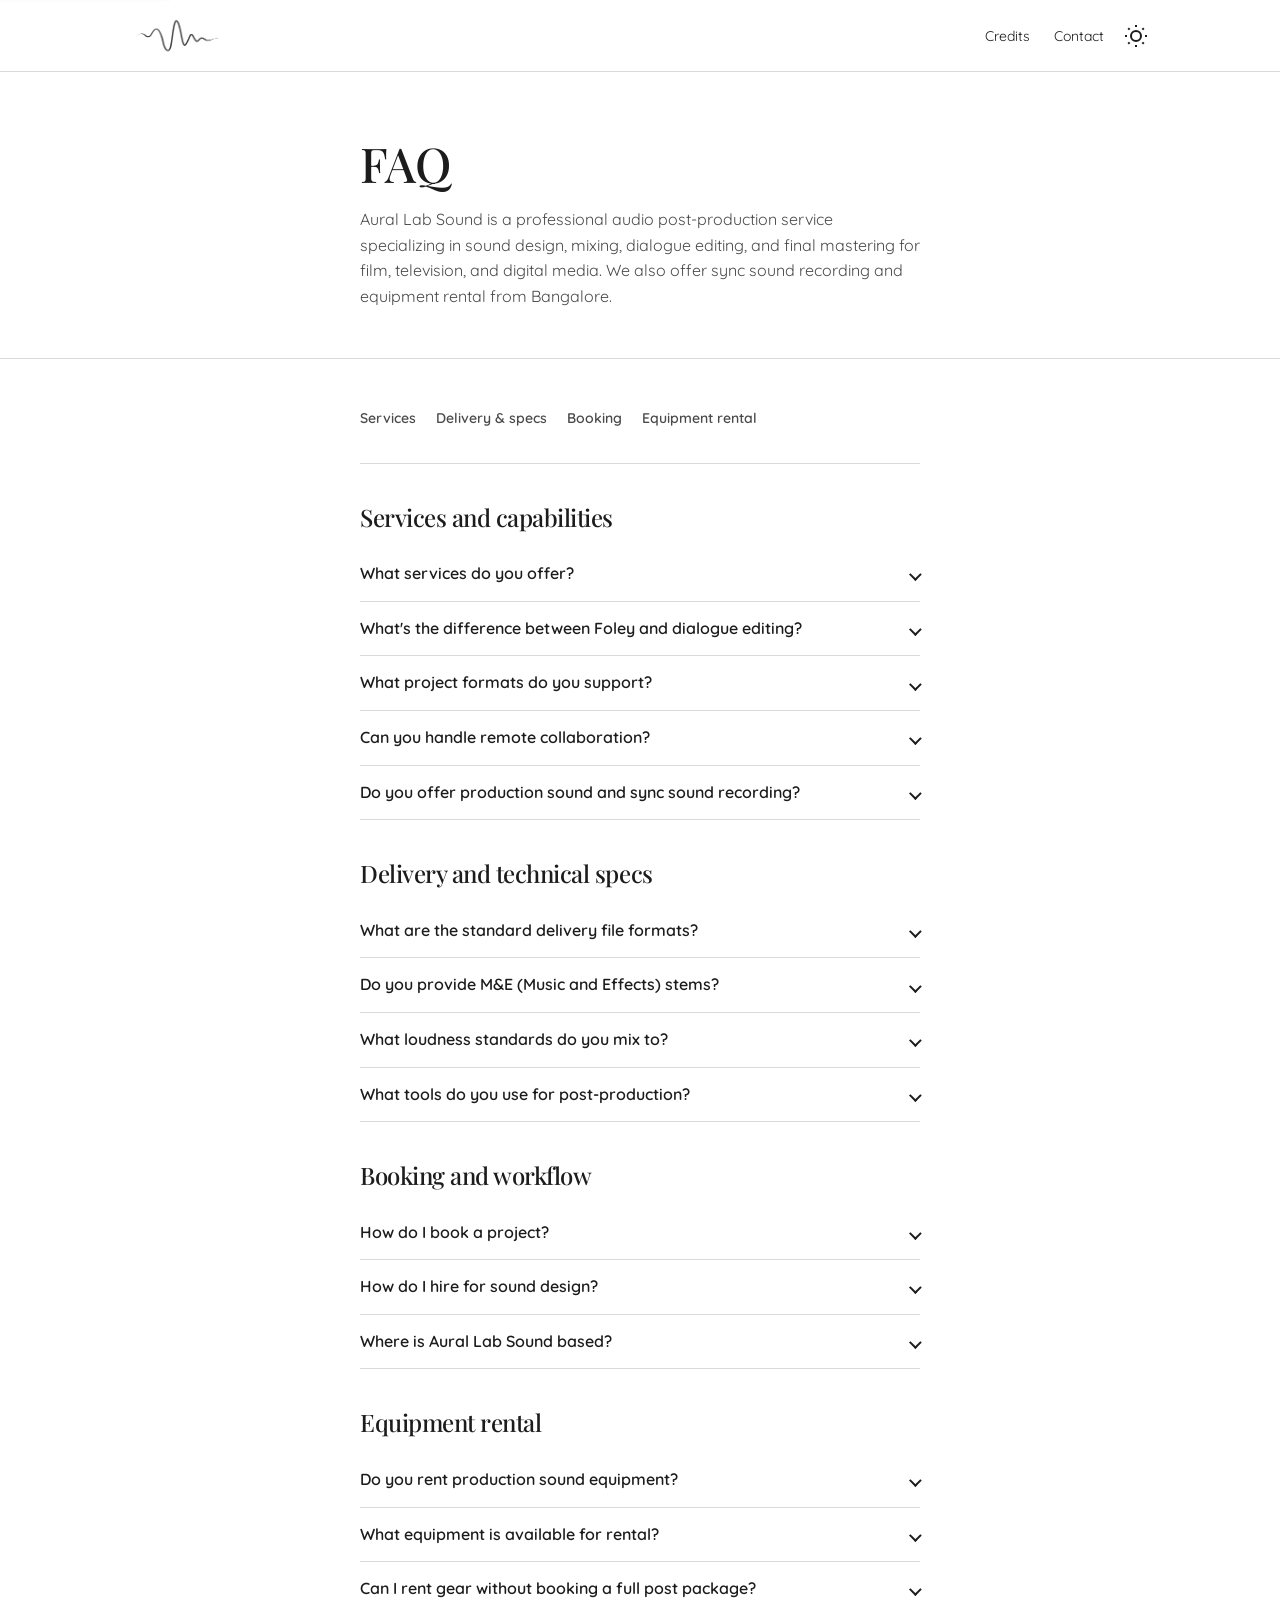
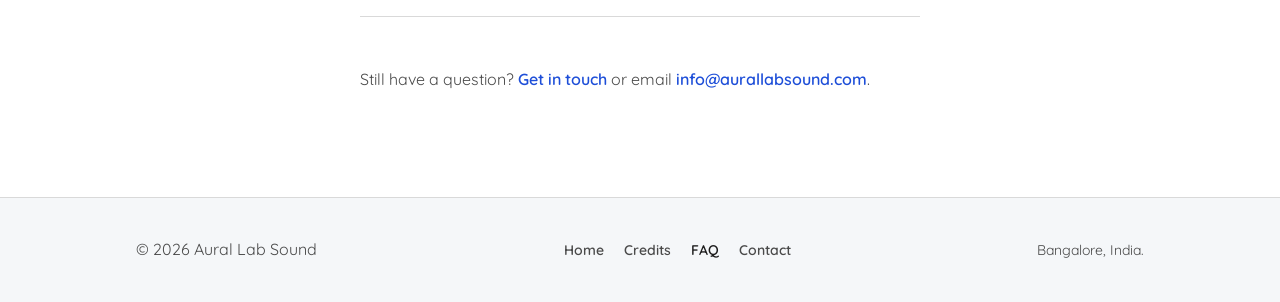
==== commit d6495ade: "Enhance website content and structure with FAQ page and address updates - Added a new FAQ page to pr" ====
--- a/faq/index.html
+++ b/faq/index.html
@@ -179,7 +179,6 @@
       <nav class="header-nav" aria-label="Primary">
         <ul>
           <li><a href="../#credits">Credits</a></li>
-          <li><a href="./" aria-current="page">FAQ</a></li>
           <li><a href="../#contact">Contact</a></li>
           <li>
             <button type="button" class="theme-toggle" aria-label="Toggle dark mode">
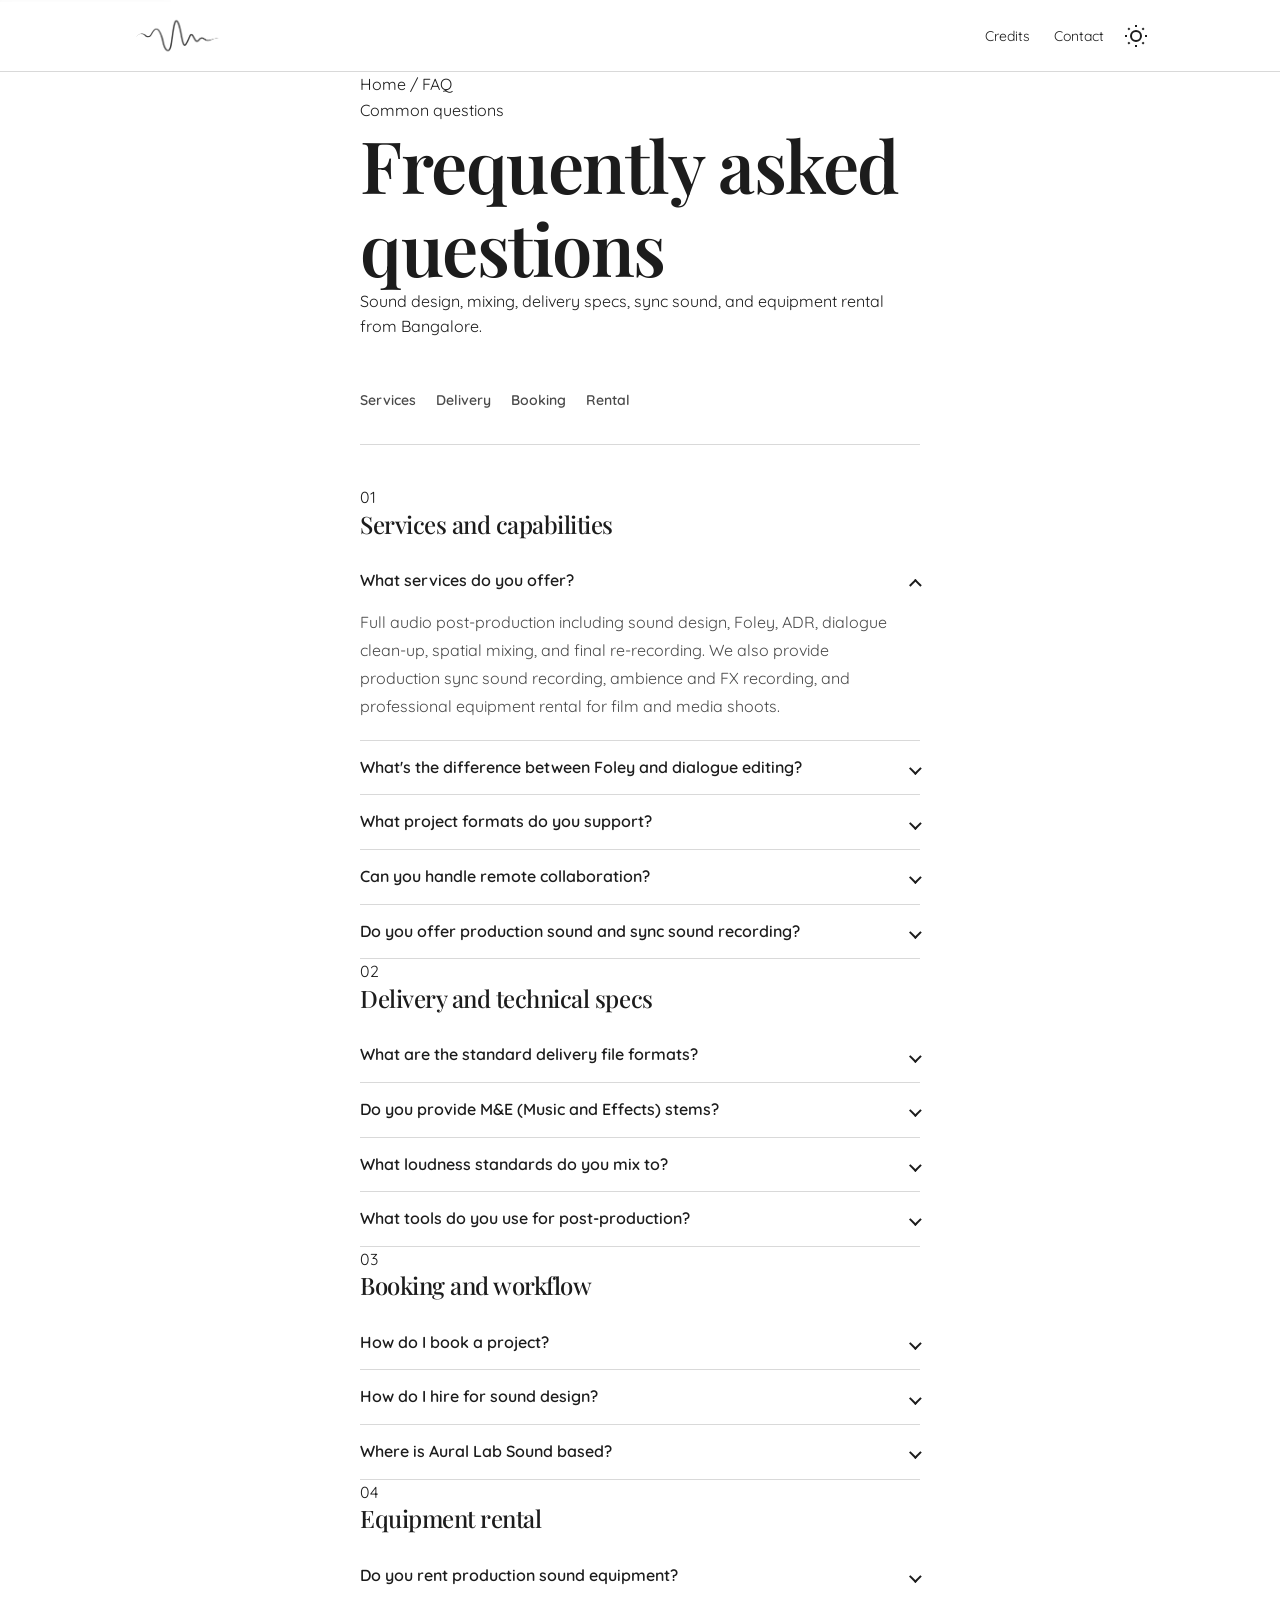
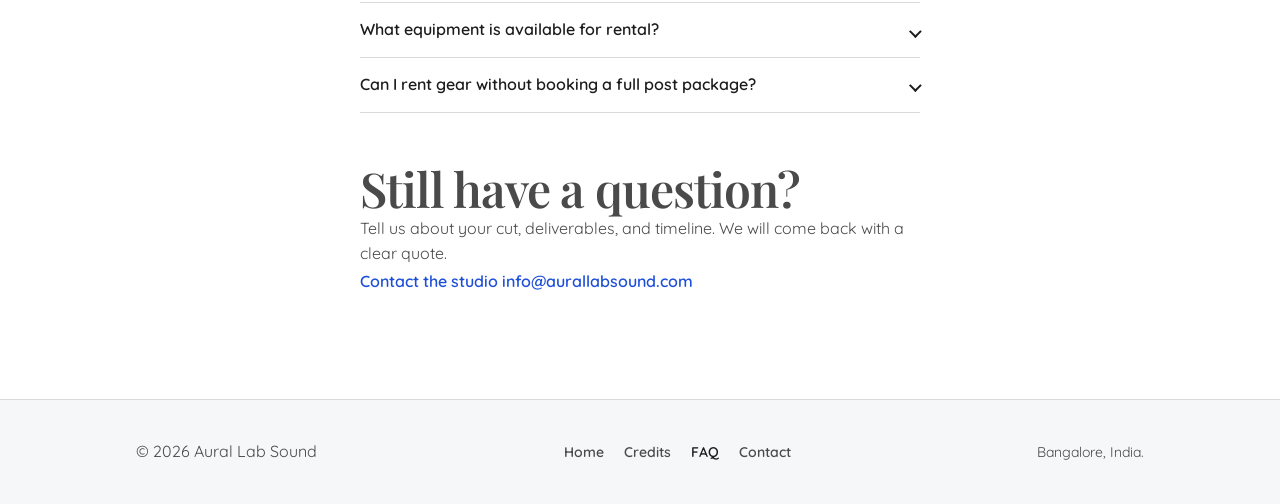
==== commit 6d33c9bd: "Add FAQ functionality and enhance FAQ page layout in index.html - Introduced a new JavaScript file (" ====
--- a/faq/index.html
+++ b/faq/index.html
@@ -24,7 +24,8 @@
   <script src="../assets/js/theme-init.js"></script>
   <link rel="preconnect" href="https://fonts.googleapis.com">
   <link rel="preconnect" href="https://fonts.gstatic.com" crossorigin>
-  <link href="https://fonts.googleapis.com/css2?family=Playfair+Display:ital,wght@0,400..900;1,400..900&family=Quicksand:wght@300..700&display=swap" rel="stylesheet">
+  <link rel="preload" as="style" href="https://fonts.googleapis.com/css2?family=Playfair+Display:ital,wght@0,400..900;1,400..900&family=Quicksand:wght@300..700&display=swap">
+  <link href="https://fonts.googleapis.com/css2?family=Playfair+Display:ital,wght@0,400..900;1,400..900&family=Quicksand:wght@300..700&display=swap" rel="stylesheet" media="print" onload="this.media='all'"><noscript><link href="https://fonts.googleapis.com/css2?family=Playfair+Display:ital,wght@0,400..900;1,400..900&family=Quicksand:wght@300..700&display=swap" rel="stylesheet"></noscript>
   <link rel="stylesheet" href="../assets/css/style.css">
   <link rel="stylesheet" href="../assets/css/components.css">
   <link rel="stylesheet" href="../assets/css/responsive.css">
@@ -169,7 +170,7 @@
   </script>
 </head>
 
-<body>
+<body class="page-faq">
   <a class="skip-link" href="#main">Skip to main content</a>
   <header class="site-header">
     <div class="container site-header__inner">
@@ -204,114 +205,172 @@
   </header>
 
   <main id="main">
-    <section class="page-banner page-banner--faq" aria-labelledby="faq-heading">
-      <div class="container container--narrow">
-        <h1 id="faq-heading">FAQ</h1>
-        <p class="lead">Aural Lab Sound is a professional audio post-production service specializing in sound design, mixing, dialogue editing, and final mastering for film, television, and digital media. We also offer sync sound recording and equipment rental from Bangalore.</p>
+    <section class="faq-hero" aria-labelledby="faq-heading">
+      <div class="faq-hero__veil" aria-hidden="true"></div>
+      <div class="container container--narrow faq-hero__inner">
+        <nav class="faq-breadcrumb" aria-label="Breadcrumb">
+          <a href="../">Home</a>
+          <span class="faq-breadcrumb__sep" aria-hidden="true">/</span>
+          <span aria-current="page">FAQ</span>
+        </nav>
+        <p class="faq-eyebrow">Common questions</p>
+        <h1 id="faq-heading">Frequently asked questions</h1>
+        <p class="lead">Sound design, mixing, delivery specs, sync sound, and equipment rental from Bangalore.</p>
       </div>
     </section>
 
     <div class="page-panel page-panel--faq">
       <div class="container container--narrow faq-layout">
-        <nav class="faq-toc" aria-label="FAQ categories">
+        <nav class="faq-toc" aria-label="FAQ categories" data-faq-toc>
           <a href="#services">Services</a>
-          <a href="#delivery">Delivery &amp; specs</a>
+          <a href="#delivery">Delivery</a>
           <a href="#booking">Booking</a>
-          <a href="#rental">Equipment rental</a>
+          <a href="#rental">Rental</a>
         </nav>
 
-        <section id="services" class="faq-group" aria-labelledby="services-heading">
-          <h2 id="services-heading">Services and capabilities</h2>
-
-          <details class="faq-item">
-            <summary>What services do you offer?</summary>
-            <p>Full audio post-production including sound design, Foley, ADR, dialogue clean-up, spatial mixing, and final re-recording. We also provide production sync sound recording, ambience and FX recording, and professional equipment rental for film and media shoots.</p>
-          </details>
-
-          <details class="faq-item">
-            <summary>What's the difference between Foley and dialogue editing?</summary>
-            <p>Dialogue editing cleans, assembles, and prepares production dialogue tracks so speech is clear, consistent, and sync-accurate. Foley is performance-based sound recorded to picture (footsteps, cloth, props, and other sync elements) that sells physical realism the production mic may have missed.</p>
-          </details>
-
-          <details class="faq-item">
-            <summary>What project formats do you support?</summary>
-            <p>Stereo, 5.1, 7.1, and immersive audio formats like Dolby Atmos.</p>
-          </details>
-
-          <details class="faq-item">
-            <summary>Can you handle remote collaboration?</summary>
-            <p>Yes, we use secure cloud platforms for remote spot-checking, live stream monitoring sessions, and asset transfer.</p>
-          </details>
-
-          <details class="faq-item">
-            <summary>Do you offer production sound and sync sound recording?</summary>
-            <p>Yes. Our production sound work covers sync sound mixing on set, ambience recording, FX recording, and Foley recording for features, documentaries, and series.</p>
-          </details>
-        </section>
-
-        <section id="delivery" class="faq-group" aria-labelledby="delivery-heading">
-          <h2 id="delivery-heading">Delivery and technical specs</h2>
-
-          <details class="faq-item">
-            <summary>What are the standard delivery file formats?</summary>
-            <p>Multi-channel interleaved or split WAV files at 24-bit/48kHz (or 96kHz upon request).</p>
-          </details>
-
-          <details class="faq-item">
-            <summary>Do you provide M&amp;E (Music and Effects) stems?</summary>
-            <p>Yes, we deliver fully compliant international M&amp;E stems alongside the final print master.</p>
-          </details>
-
-          <details class="faq-item">
-            <summary>What loudness standards do you mix to?</summary>
-            <p>We mix to exact target standards including EBU R128, ATSC A/85, and specific streaming platform requirements (Netflix, HBO, Amazon).</p>
-          </details>
-
-          <details class="faq-item">
-            <summary>What tools do you use for post-production?</summary>
-            <p>Post sessions typically run in Pro Tools with iZotope RX for dialogue clean-up, FabFilter for mixing, and Altiverb for reverberation, alongside the plug-ins required by each project's deliverable spec.</p>
-          </details>
-        </section>
-
-        <section id="booking" class="faq-group" aria-labelledby="booking-heading">
-          <h2 id="booking-heading">Booking and workflow</h2>
-
-          <details class="faq-item">
-            <summary>How do I book a project?</summary>
-            <p>Submit your timeline, cue sheets, and rough cut via our contact portal for a custom project quote. Email <a href="mailto:info@aurallabsound.com">info@aurallabsound.com</a> or call Shreyank Nanjappa or Suresh Bagali on the <a href="../#contact">contact page</a>.</p>
-          </details>
-
-          <details class="faq-item">
-            <summary>How do I hire for sound design?</summary>
-            <p>Share your cut status, picture lock date, deliverable format (stereo, 5.1, Atmos), and creative brief. We scope dialogue edit, ambience, FX, Foley, and mix as needed, then confirm schedule and quote before starting.</p>
-          </details>
-
-          <details class="faq-item">
-            <summary>Where is Aural Lab Sound based?</summary>
-            <p>We are based in Bangalore, India, and work with productions across India and internationally through on-set recording and remote post collaboration.</p>
-          </details>
-        </section>
-
-        <section id="rental" class="faq-group" aria-labelledby="rental-heading">
-          <h2 id="rental-heading">Equipment rental</h2>
-
-          <details class="faq-item">
-            <summary>Do you rent production sound equipment?</summary>
-            <p>Yes. Equipment rental is available for production sync sound kits, boom microphones, wireless lavaliers, and related location recording gear. Kits can be rented with or without an engineer.</p>
-          </details>
-
-          <details class="faq-item">
-            <summary>What equipment is available for rental?</summary>
-            <p>Typical rental inventory includes Sound Devices mixer/recorders (788T, 688, 664, 633, MixPre series), Schoeps and Sennheiser boom mics, Lectrosonics wireless with Sanken COS-11 or DPA capsules, and ambience pairs (MS, XY, ORTF). Studio Foley mics such as Neumann and Rode are available for session work.</p>
-          </details>
-
-          <details class="faq-item">
-            <summary>Can I rent gear without booking a full post package?</summary>
-            <p>Yes. Equipment rental is offered as a standalone service for productions that already have a sound team, as well as bundled with our sync sound and post-production packages.</p>
-          </details>
-        </section>
-
-        <p class="faq-cta">Still have a question? <a href="../#contact">Get in touch</a> or email <a href="mailto:info@aurallabsound.com">info@aurallabsound.com</a>.</p>
+        <div class="faq-groups" data-faq-accordion>
+          <section id="services" class="faq-group" aria-labelledby="services-heading">
+            <header class="faq-group__head">
+              <span class="faq-group__index" aria-hidden="true">01</span>
+              <h2 id="services-heading">Services and capabilities</h2>
+            </header>
+
+            <details class="faq-item" open>
+              <summary>What services do you offer?</summary>
+              <div class="faq-item__body">
+                <p>Full audio post-production including sound design, Foley, ADR, dialogue clean-up, spatial mixing, and final re-recording. We also provide production sync sound recording, ambience and FX recording, and professional equipment rental for film and media shoots.</p>
+              </div>
+            </details>
+
+            <details class="faq-item">
+              <summary>What's the difference between Foley and dialogue editing?</summary>
+              <div class="faq-item__body">
+                <p>Dialogue editing cleans, assembles, and prepares production dialogue tracks so speech is clear, consistent, and sync-accurate. Foley is performance-based sound recorded to picture (footsteps, cloth, props, and other sync elements) that sells physical realism the production mic may have missed.</p>
+              </div>
+            </details>
+
+            <details class="faq-item">
+              <summary>What project formats do you support?</summary>
+              <div class="faq-item__body">
+                <p>Stereo, 5.1, 7.1, and immersive audio formats like Dolby Atmos.</p>
+              </div>
+            </details>
+
+            <details class="faq-item">
+              <summary>Can you handle remote collaboration?</summary>
+              <div class="faq-item__body">
+                <p>Yes, we use secure cloud platforms for remote spot-checking, live stream monitoring sessions, and asset transfer.</p>
+              </div>
+            </details>
+
+            <details class="faq-item">
+              <summary>Do you offer production sound and sync sound recording?</summary>
+              <div class="faq-item__body">
+                <p>Yes. Our production sound work covers sync sound mixing on set, ambience recording, FX recording, and Foley recording for features, documentaries, and series.</p>
+              </div>
+            </details>
+          </section>
+
+          <section id="delivery" class="faq-group" aria-labelledby="delivery-heading">
+            <header class="faq-group__head">
+              <span class="faq-group__index" aria-hidden="true">02</span>
+              <h2 id="delivery-heading">Delivery and technical specs</h2>
+            </header>
+
+            <details class="faq-item">
+              <summary>What are the standard delivery file formats?</summary>
+              <div class="faq-item__body">
+                <p>Multi-channel interleaved or split WAV files at 24-bit/48kHz (or 96kHz upon request).</p>
+              </div>
+            </details>
+
+            <details class="faq-item">
+              <summary>Do you provide M&amp;E (Music and Effects) stems?</summary>
+              <div class="faq-item__body">
+                <p>Yes, we deliver fully compliant international M&amp;E stems alongside the final print master.</p>
+              </div>
+            </details>
+
+            <details class="faq-item">
+              <summary>What loudness standards do you mix to?</summary>
+              <div class="faq-item__body">
+                <p>We mix to exact target standards including EBU R128, ATSC A/85, and specific streaming platform requirements (Netflix, HBO, Amazon).</p>
+              </div>
+            </details>
+
+            <details class="faq-item">
+              <summary>What tools do you use for post-production?</summary>
+              <div class="faq-item__body">
+                <p>Post sessions typically run in Pro Tools with iZotope RX for dialogue clean-up, FabFilter for mixing, and Altiverb for reverberation, alongside the plug-ins required by each project's deliverable spec.</p>
+              </div>
+            </details>
+          </section>
+
+          <section id="booking" class="faq-group" aria-labelledby="booking-heading">
+            <header class="faq-group__head">
+              <span class="faq-group__index" aria-hidden="true">03</span>
+              <h2 id="booking-heading">Booking and workflow</h2>
+            </header>
+
+            <details class="faq-item">
+              <summary>How do I book a project?</summary>
+              <div class="faq-item__body">
+                <p>Submit your timeline, cue sheets, and rough cut via our contact portal for a custom project quote. Email <a href="mailto:info@aurallabsound.com">info@aurallabsound.com</a> or call Shreyank Nanjappa or Suresh Bagali on the <a href="../#contact">contact page</a>.</p>
+              </div>
+            </details>
+
+            <details class="faq-item">
+              <summary>How do I hire for sound design?</summary>
+              <div class="faq-item__body">
+                <p>Share your cut status, picture lock date, deliverable format (stereo, 5.1, Atmos), and creative brief. We scope dialogue edit, ambience, FX, Foley, and mix as needed, then confirm schedule and quote before starting.</p>
+              </div>
+            </details>
+
+            <details class="faq-item">
+              <summary>Where is Aural Lab Sound based?</summary>
+              <div class="faq-item__body">
+                <p>We are based in Bangalore, India, and work with productions across India and internationally through on-set recording and remote post collaboration.</p>
+              </div>
+            </details>
+          </section>
+
+          <section id="rental" class="faq-group" aria-labelledby="rental-heading">
+            <header class="faq-group__head">
+              <span class="faq-group__index" aria-hidden="true">04</span>
+              <h2 id="rental-heading">Equipment rental</h2>
+            </header>
+
+            <details class="faq-item">
+              <summary>Do you rent production sound equipment?</summary>
+              <div class="faq-item__body">
+                <p>Yes. Equipment rental is available for production sync sound kits, boom microphones, wireless lavaliers, and related location recording gear. Kits can be rented with or without an engineer.</p>
+              </div>
+            </details>
+
+            <details class="faq-item">
+              <summary>What equipment is available for rental?</summary>
+              <div class="faq-item__body">
+                <p>Typical rental inventory includes Sound Devices mixer/recorders (788T, 688, 664, 633, MixPre series), Schoeps and Sennheiser boom mics, Lectrosonics wireless with Sanken COS-11 or DPA capsules, and ambience pairs (MS, XY, ORTF). Studio Foley mics such as Neumann and Rode are available for session work.</p>
+              </div>
+            </details>
+
+            <details class="faq-item">
+              <summary>Can I rent gear without booking a full post package?</summary>
+              <div class="faq-item__body">
+                <p>Yes. Equipment rental is offered as a standalone service for productions that already have a sound team, as well as bundled with our sync sound and post-production packages.</p>
+              </div>
+            </details>
+          </section>
+        </div>
+
+        <aside class="faq-cta" aria-labelledby="faq-cta-heading">
+          <h2 id="faq-cta-heading">Still have a question?</h2>
+          <p>Tell us about your cut, deliverables, and timeline. We will come back with a clear quote.</p>
+          <div class="faq-cta__actions">
+            <a class="faq-cta__primary" href="../#contact">Contact the studio</a>
+            <a class="faq-cta__secondary" href="mailto:info@aurallabsound.com">info@aurallabsound.com</a>
+          </div>
+        </aside>
       </div>
     </div>
   </main>
@@ -331,6 +390,7 @@
 
   <script>document.getElementById("year").textContent = new Date().getFullYear();</script>
   <script src="../assets/js/theme-toggle.js" defer></script>
+  <script src="../assets/js/faq.js" defer></script>
 </body>
 
 </html>
--- a/assets/css/components.css
+++ b/assets/css/components.css
@@ -1941,12 +1941,25 @@
   }
 }
 
+.credits-award-slot {
+  flex: 1 1 auto;
+  display: flex;
+  align-items: center;
+  justify-content: center;
+  min-height: 0;
+  width: 100%;
+}
+
+.credits-award-slot:has(.credits-award[hidden]) {
+  display: none;
+}
+
 .credits-award {
   display: inline-flex;
   align-items: center;
-  justify-content: flex-start;
+  justify-content: center;
   gap: 0.4rem;
-  margin: 0 0 var(--space-4) 0;
+  margin: 0;
   max-width: 100%;
   width: fit-content;
   color: #e8c547;
@@ -2285,9 +2298,13 @@
 }
 
 @media (max-width: 47.99rem) {
+  .credits-award-slot {
+    min-height: 4.5rem;
+    margin-top: var(--space-4);
+  }
+
   .credits-award {
     gap: 0.35rem;
-    margin-bottom: var(--space-3);
   }
 
   .credits-award__laurel {
@@ -2314,8 +2331,8 @@
   font-size: clamp(1.5rem, 4vw, 2.2rem);
 }
 
-.credits-meta:last-child {
-  margin-bottom: var(--space-6);
+.credits-meta:last-of-type {
+  margin-bottom: 0;
 }
 
 /* Autoplay button — icon-only on mobile */
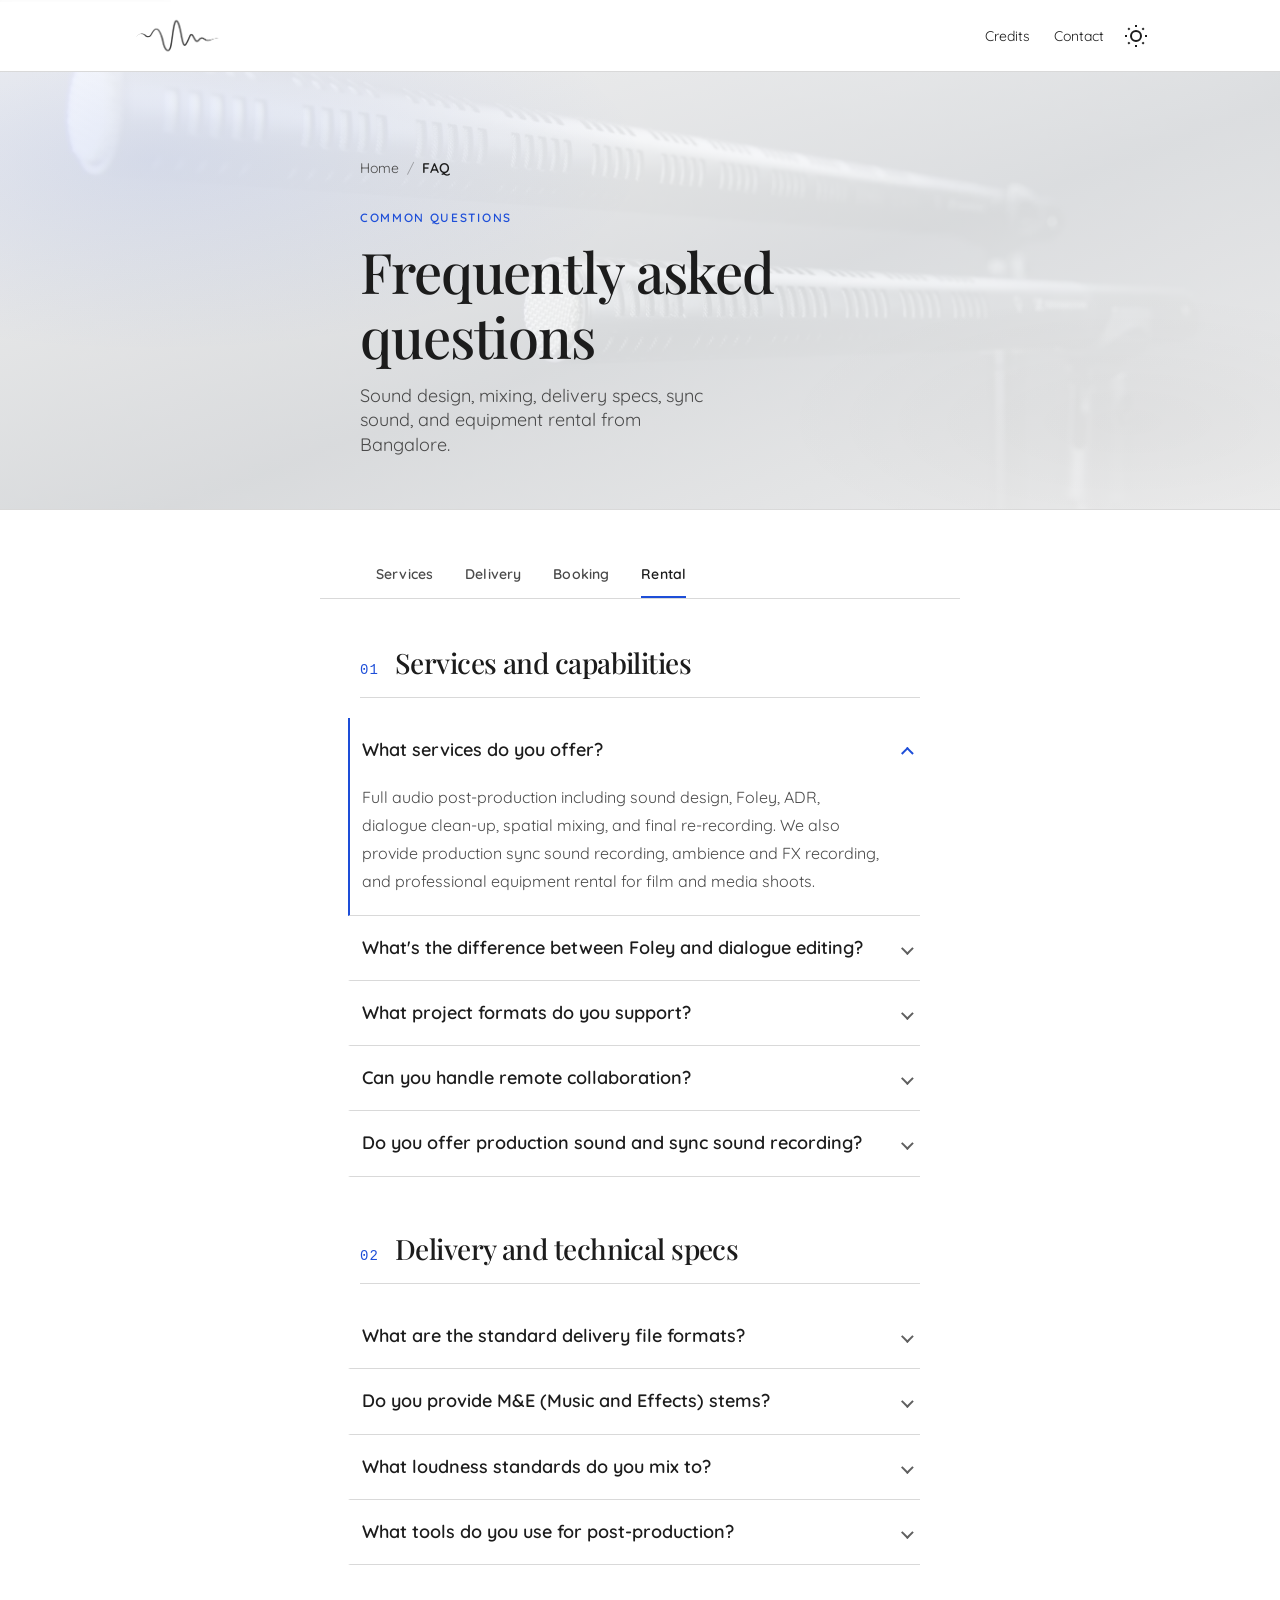
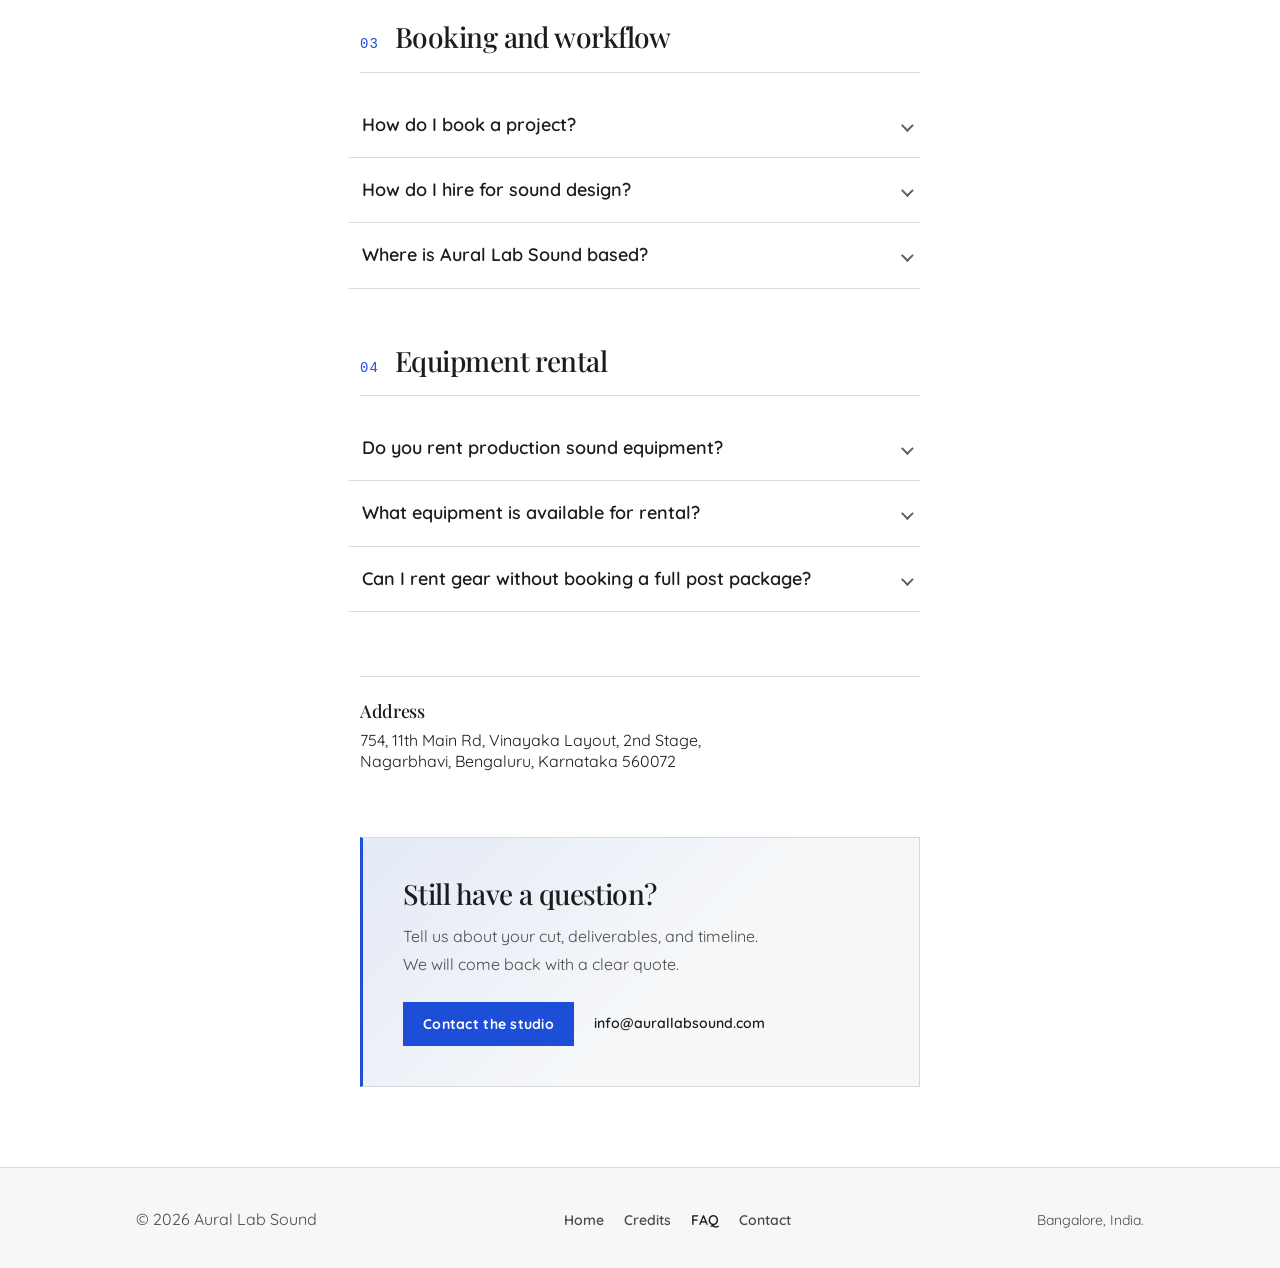
==== commit 647778e2: "Refactor contact section and enhance FAQ layout in index.html - Removed the separate contact locatio" ====
--- a/faq/index.html
+++ b/faq/index.html
@@ -136,7 +136,7 @@
             "name": "Where is Aural Lab Sound based?",
             "acceptedAnswer": {
               "@type": "Answer",
-              "text": "We are based in Bangalore, India, and work with productions across India and internationally through on-set recording and remote post collaboration."
+              "text": "Our studio is at 754, 11th Main Rd, Vinayaka Layout, 2nd Stage, Nagarbhavi, Bengaluru, Karnataka 560072. We work with productions across India and internationally through on-set recording and remote post collaboration."
             }
           },
           {
@@ -329,7 +329,7 @@
             <details class="faq-item">
               <summary>Where is Aural Lab Sound based?</summary>
               <div class="faq-item__body">
-                <p>We are based in Bangalore, India, and work with productions across India and internationally through on-set recording and remote post collaboration.</p>
+                <p>Our studio is at 754, 11th Main Rd, Vinayaka Layout, 2nd Stage, Nagarbhavi, Bengaluru, Karnataka 560072. We work with productions across India and internationally through on-set recording and remote post collaboration.</p>
               </div>
             </details>
           </section>
@@ -361,6 +361,14 @@
               </div>
             </details>
           </section>
+        </div>
+
+        <div class="contact-location faq-location">
+          <h2 class="faq-location__title">Address</h2>
+          <address class="contact-location__place">
+            754, 11th Main Rd, Vinayaka Layout, 2nd Stage,<br>
+            Nagarbhavi, Bengaluru, Karnataka 560072
+          </address>
         </div>
 
         <aside class="faq-cta" aria-labelledby="faq-cta-heading">
--- a/assets/css/components.css
+++ b/assets/css/components.css
@@ -738,13 +738,13 @@
 
 .contact-person__link:focus-visible,
 .contact-person__actions a:focus-visible,
-.contact-studio a:focus-visible {
+.contact-studio__email:focus-visible {
   outline: 2px solid var(--color-focus);
   outline-offset: 4px;
 }
 
 .contact-person__actions a,
-.contact-studio a {
+.contact-studio__email {
   color: inherit;
   text-decoration: none;
   background-image: linear-gradient(currentColor, currentColor);
@@ -758,7 +758,7 @@
 }
 
 .contact-person__actions a:hover,
-.contact-studio a:hover {
+.contact-studio__email:hover {
   background-size: 100% 1px;
   opacity: 0.72;
 }
@@ -819,22 +819,20 @@
   font-size: var(--text-sm);
 }
 
-.contact-studio__link {
-  display: inline-flex;
-  align-items: center;
-  gap: var(--space-2);
-  min-height: 2.5rem;
-  font-weight: 600;
+.contact-studio__email {
   color: var(--color-text-primary);
 }
 
-.contact-studio__link svg {
-  width: 1.125rem;
-  height: 1.125rem;
-  flex-shrink: 0;
-}
-
-.contact-studio__email {
+.faq-location {
+  margin-top: var(--space-4);
+}
+
+.faq-location__title {
+  margin: 0;
+  font-family: var(--font-display);
+  font-size: var(--text-lg);
+  font-weight: 500;
+  line-height: var(--leading-tight);
   color: var(--color-text-primary);
 }
 
@@ -912,65 +910,217 @@
   color: var(--color-text-primary);
 }
 
-.contact-studio__links {
+/* FAQ page */
+.page-faq {
+  --faq-hero-image: url("../images/gallery/sound-recording.webp");
+}
+
+.faq-hero {
+  position: relative;
+  isolation: isolate;
+  overflow: hidden;
+  border-bottom: 1px solid var(--color-border);
+  background:
+    linear-gradient(160deg, rgba(15, 15, 15, 0.92) 0%, rgba(15, 15, 15, 0.78) 55%, rgba(15, 15, 15, 0.9) 100%),
+    var(--faq-hero-image) center / cover no-repeat;
+}
+
+html[data-theme="light"] .faq-hero {
+  background:
+    linear-gradient(160deg, rgba(255, 255, 255, 0.94) 0%, rgba(245, 247, 249, 0.88) 55%, rgba(255, 255, 255, 0.92) 100%),
+    var(--faq-hero-image) center / cover no-repeat;
+}
+
+.faq-hero__veil {
+  position: absolute;
+  inset: 0;
+  z-index: -1;
+  background:
+    radial-gradient(ellipse 70% 80% at 12% 20%, rgba(123, 163, 255, 0.14), transparent 55%),
+    radial-gradient(ellipse 55% 60% at 88% 80%, rgba(255, 255, 255, 0.04), transparent 50%);
+  pointer-events: none;
+}
+
+html[data-theme="light"] .faq-hero__veil {
+  background:
+    radial-gradient(ellipse 70% 80% at 12% 20%, rgba(29, 78, 216, 0.1), transparent 55%),
+    radial-gradient(ellipse 55% 60% at 88% 80%, rgba(0, 0, 0, 0.03), transparent 50%);
+}
+
+.faq-hero__inner {
+  padding-block: clamp(2.75rem, 7vw, 4.75rem) clamp(2rem, 5vw, 3.25rem);
+  animation: faq-rise 0.7s var(--ease-out) both;
+}
+
+.faq-breadcrumb {
   display: flex;
   flex-wrap: wrap;
-  gap: var(--space-2) var(--space-5);
-}
-
-/* FAQ page */
-.page-banner--faq h1 {
-  margin: 0 0 var(--space-4) 0;
+  align-items: center;
+  gap: var(--space-2);
+  margin-bottom: var(--space-5);
+  font-size: var(--text-sm);
+  color: var(--color-text-secondary);
+}
+
+.faq-breadcrumb a {
+  color: var(--color-text-secondary);
+  text-decoration: none;
+  min-height: 2.5rem;
+  display: inline-flex;
+  align-items: center;
+}
+
+.faq-breadcrumb a:hover,
+.faq-breadcrumb a:focus-visible {
+  color: var(--color-accent);
+  outline: none;
+}
+
+.faq-breadcrumb__sep {
+  opacity: 0.45;
+}
+
+.faq-breadcrumb [aria-current="page"] {
+  color: var(--color-text-primary);
+  font-weight: 600;
+}
+
+.faq-eyebrow {
+  margin: 0 0 var(--space-3);
+  font-size: var(--text-xs);
+  font-weight: 600;
+  letter-spacing: var(--tracking-wider);
+  text-transform: uppercase;
+  color: var(--color-accent);
+}
+
+.faq-hero h1 {
+  margin: 0 0 var(--space-4);
   font-family: var(--font-display);
-  font-size: var(--text-section);
+  font-size: clamp(2.25rem, 6vw, 3.5rem);
   font-weight: 500;
   line-height: var(--leading-tight);
+  letter-spacing: var(--tracking-tight);
   color: var(--color-text-primary);
+  max-width: 14ch;
+}
+
+.faq-hero .lead {
+  margin: 0;
+  max-width: 34ch;
+  color: var(--color-text-secondary);
+  font-size: var(--text-lg);
+  line-height: var(--leading-snug);
 }
 
 .page-panel--faq {
-  padding: 0 0 var(--space-16);
+  padding: 0 0 var(--space-20);
 }
 
 .faq-layout {
   display: grid;
-  gap: var(--space-10);
-  padding-block: var(--space-10);
+  gap: var(--space-12);
+  padding-block: var(--space-10) 0;
 }
 
 .faq-toc {
-  display: flex;
-  flex-wrap: wrap;
-  gap: var(--space-2) var(--space-5);
-  padding-bottom: var(--space-6);
+  position: sticky;
+  top: var(--header-height);
+  z-index: 40;
+  display: flex;
+  flex-wrap: nowrap;
+  gap: 0;
+  margin: 0 calc(var(--gutter) * -1);
+  padding: 0 var(--gutter);
+  overflow-x: auto;
+  overscroll-behavior-x: contain;
+  scrollbar-width: none;
+  background: color-mix(in srgb, var(--color-bg) 92%, transparent);
+  backdrop-filter: blur(10px);
   border-bottom: 1px solid var(--color-border);
+  -webkit-overflow-scrolling: touch;
+}
+
+.faq-toc::-webkit-scrollbar {
+  display: none;
 }
 
 .faq-toc a {
+  position: relative;
+  flex: 0 0 auto;
+  display: inline-flex;
+  align-items: center;
+  min-height: 3rem;
+  padding: 0 var(--space-4);
   color: var(--color-text-secondary);
   text-decoration: none;
   font-size: var(--text-sm);
   font-weight: 600;
-  min-height: 2.5rem;
-  display: inline-flex;
-  align-items: center;
+  letter-spacing: 0.01em;
+  white-space: nowrap;
+  transition: color var(--duration-base) var(--ease-out);
+}
+
+.faq-toc a::after {
+  content: "";
+  position: absolute;
+  left: var(--space-4);
+  right: var(--space-4);
+  bottom: 0;
+  height: 2px;
+  background: var(--color-accent);
+  transform: scaleX(0);
+  transform-origin: left center;
+  transition: transform var(--duration-base) var(--ease-out);
 }
 
 .faq-toc a:hover,
 .faq-toc a:focus-visible {
-  color: var(--color-accent);
+  color: var(--color-text-primary);
   outline: none;
+}
+
+.faq-toc a[aria-current="true"] {
+  color: var(--color-text-primary);
+}
+
+.faq-toc a[aria-current="true"]::after {
+  transform: scaleX(1);
+}
+
+.faq-groups {
+  display: grid;
+  gap: var(--space-14, 3.5rem);
 }
 
 .faq-group {
   display: grid;
   gap: 0;
+  scroll-margin-top: calc(var(--header-height) + 3.5rem);
+}
+
+.faq-group__head {
+  display: grid;
+  grid-template-columns: auto 1fr;
+  align-items: baseline;
+  gap: var(--space-4);
+  margin-bottom: var(--space-5);
+  padding-bottom: var(--space-4);
+  border-bottom: 1px solid var(--color-border);
+}
+
+.faq-group__index {
+  font-family: var(--font-mono);
+  font-size: var(--text-sm);
+  font-weight: 500;
+  letter-spacing: var(--tracking-wide);
+  color: var(--color-accent);
 }
 
 .faq-group h2 {
-  margin: 0 0 var(--space-4) 0;
+  margin: 0;
   font-family: var(--font-display);
-  font-size: var(--text-2xl);
+  font-size: clamp(1.35rem, 3vw, 1.75rem);
   font-weight: 500;
   line-height: var(--leading-tight);
   color: var(--color-text-primary);
@@ -978,21 +1128,33 @@
 
 .faq-item {
   border-bottom: 1px solid var(--color-border);
+  border-left: 2px solid transparent;
+  padding-left: var(--space-3);
+  margin-left: calc(var(--space-3) * -1);
+  transition:
+    border-color var(--duration-base) var(--ease-out),
+    background-color var(--duration-base) var(--ease-out);
+}
+
+.faq-item[open] {
+  border-left-color: var(--color-accent);
+  background: transparent;
 }
 
 .faq-item summary {
   list-style: none;
   cursor: pointer;
-  padding: var(--space-4) 0;
-  font-size: var(--text-base);
+  padding: var(--space-5) var(--space-2) var(--space-5) 0;
+  font-size: clamp(1rem, 2.2vw, 1.125rem);
   font-weight: 600;
   line-height: var(--leading-snug);
   color: var(--color-text-primary);
   display: flex;
   align-items: flex-start;
   justify-content: space-between;
-  gap: var(--space-4);
-  min-height: 2.75rem;
+  gap: var(--space-5);
+  min-height: 3rem;
+  transition: color var(--duration-base) var(--ease-out);
 }
 
 .faq-item summary::-webkit-details-marker {
@@ -1004,16 +1166,22 @@
   flex-shrink: 0;
   width: 0.55rem;
   height: 0.55rem;
-  margin-top: 0.45rem;
+  margin-top: 0.5rem;
   border-right: 2px solid currentColor;
   border-bottom: 2px solid currentColor;
   transform: rotate(45deg);
-  transition: transform var(--duration-base) var(--ease-out);
+  opacity: 0.7;
+  transition:
+    transform var(--duration-base) var(--ease-out),
+    opacity var(--duration-base) var(--ease-out),
+    margin-top var(--duration-base) var(--ease-out);
 }
 
 .faq-item[open] summary::after {
-  margin-top: 0.65rem;
+  margin-top: 0.7rem;
   transform: rotate(-135deg);
+  opacity: 1;
+  color: var(--color-accent);
 }
 
 .faq-item summary:hover,
@@ -1022,9 +1190,18 @@
   outline: none;
 }
 
+.faq-item__body {
+  overflow: hidden;
+}
+
+.faq-item[open] .faq-item__body {
+  animation: faq-reveal 0.35s var(--ease-out) both;
+}
+
 .faq-item p {
-  margin: 0 0 var(--space-5) 0;
-  padding-right: var(--space-8);
+  margin: 0;
+  padding: 0 var(--space-8) var(--space-5) 0;
+  max-width: 42rem;
   color: var(--color-text-secondary);
   font-size: var(--text-base);
   line-height: var(--leading-relaxed);
@@ -1043,25 +1220,122 @@
 }
 
 .faq-cta {
-  margin: 0;
-  padding-top: var(--space-2);
+  margin-top: var(--space-4);
+  padding: clamp(1.75rem, 4vw, 2.5rem);
+  border: 1px solid var(--color-border);
+  border-left: 3px solid var(--color-accent);
+  background:
+    linear-gradient(135deg, color-mix(in srgb, var(--color-accent) 8%, transparent), transparent 55%),
+    var(--color-surface);
+  animation: faq-rise 0.7s var(--ease-out) 0.08s both;
+}
+
+.faq-cta h2 {
+  margin: 0 0 var(--space-3);
+  font-family: var(--font-display);
+  font-size: clamp(1.35rem, 3vw, 1.75rem);
+  font-weight: 500;
+  line-height: var(--leading-tight);
+  color: var(--color-text-primary);
+}
+
+.faq-cta p {
+  margin: 0 0 var(--space-6);
+  max-width: 36ch;
   color: var(--color-text-secondary);
   font-size: var(--text-base);
   line-height: var(--leading-relaxed);
 }
 
-.faq-cta a {
-  color: var(--color-accent);
+.faq-cta__actions {
+  display: flex;
+  flex-wrap: wrap;
+  align-items: center;
+  gap: var(--space-3) var(--space-5);
+}
+
+.faq-cta__primary {
+  display: inline-flex;
+  align-items: center;
+  justify-content: center;
+  min-height: 2.75rem;
+  padding: 0 var(--space-5);
+  background: var(--color-accent);
+  color: var(--color-on-accent);
+  font-size: var(--text-sm);
+  font-weight: 700;
+  letter-spacing: 0.02em;
+  text-decoration: none;
+  transition:
+    background-color var(--duration-base) var(--ease-out),
+    transform var(--duration-fast) var(--ease-out);
+}
+
+.faq-cta__primary:hover,
+.faq-cta__primary:focus-visible {
+  background: var(--color-accent-hover);
+  outline: none;
+}
+
+.faq-cta__primary:active {
+  transform: translateY(1px);
+}
+
+.faq-cta__secondary {
+  display: inline-flex;
+  align-items: center;
+  min-height: 2.75rem;
+  color: var(--color-text-primary);
+  font-size: var(--text-sm);
   font-weight: 600;
   text-decoration: none;
-}
-
-.faq-cta a:hover,
-.faq-cta a:focus-visible {
-  color: var(--color-accent-hover);
+  border-bottom: 1px solid transparent;
+  transition:
+    color var(--duration-base) var(--ease-out),
+    border-color var(--duration-base) var(--ease-out);
+}
+
+.faq-cta__secondary:hover,
+.faq-cta__secondary:focus-visible {
+  color: var(--color-accent);
+  border-bottom-color: currentColor;
   outline: none;
-  text-decoration: underline;
-  text-underline-offset: 0.15em;
+}
+
+@keyframes faq-rise {
+  from {
+    opacity: 0;
+    transform: translateY(0.75rem);
+  }
+  to {
+    opacity: 1;
+    transform: translateY(0);
+  }
+}
+
+@keyframes faq-reveal {
+  from {
+    opacity: 0;
+    transform: translateY(-0.35rem);
+  }
+  to {
+    opacity: 1;
+    transform: translateY(0);
+  }
+}
+
+@media (prefers-reduced-motion: reduce) {
+  .faq-hero__inner,
+  .faq-cta,
+  .faq-item[open] .faq-item__body {
+    animation: none;
+  }
+
+  .faq-toc a::after,
+  .faq-item summary::after,
+  .faq-cta__primary {
+    transition: none;
+  }
 }
 
 /* Theme Toggle Button */
--- a/assets/css/responsive.css
+++ b/assets/css/responsive.css
@@ -53,11 +53,37 @@
 
   .faq-layout {
     gap: var(--space-8);
-    padding-block: var(--space-8);
+    padding-block: var(--space-6) 0;
+  }
+
+  .faq-toc {
+    margin-left: calc(var(--gutter) * -1);
+    margin-right: calc(var(--gutter) * -1);
+  }
+
+  .faq-groups {
+    gap: var(--space-10);
+  }
+
+  .faq-group__head {
+    gap: var(--space-3);
+  }
+
+  .faq-item summary {
+    padding-right: 0;
   }
 
   .faq-item p {
     padding-right: 0;
+  }
+
+  .faq-cta {
+    padding: var(--space-6);
+  }
+
+  .faq-cta__actions {
+    flex-direction: column;
+    align-items: flex-start;
   }
 }
 
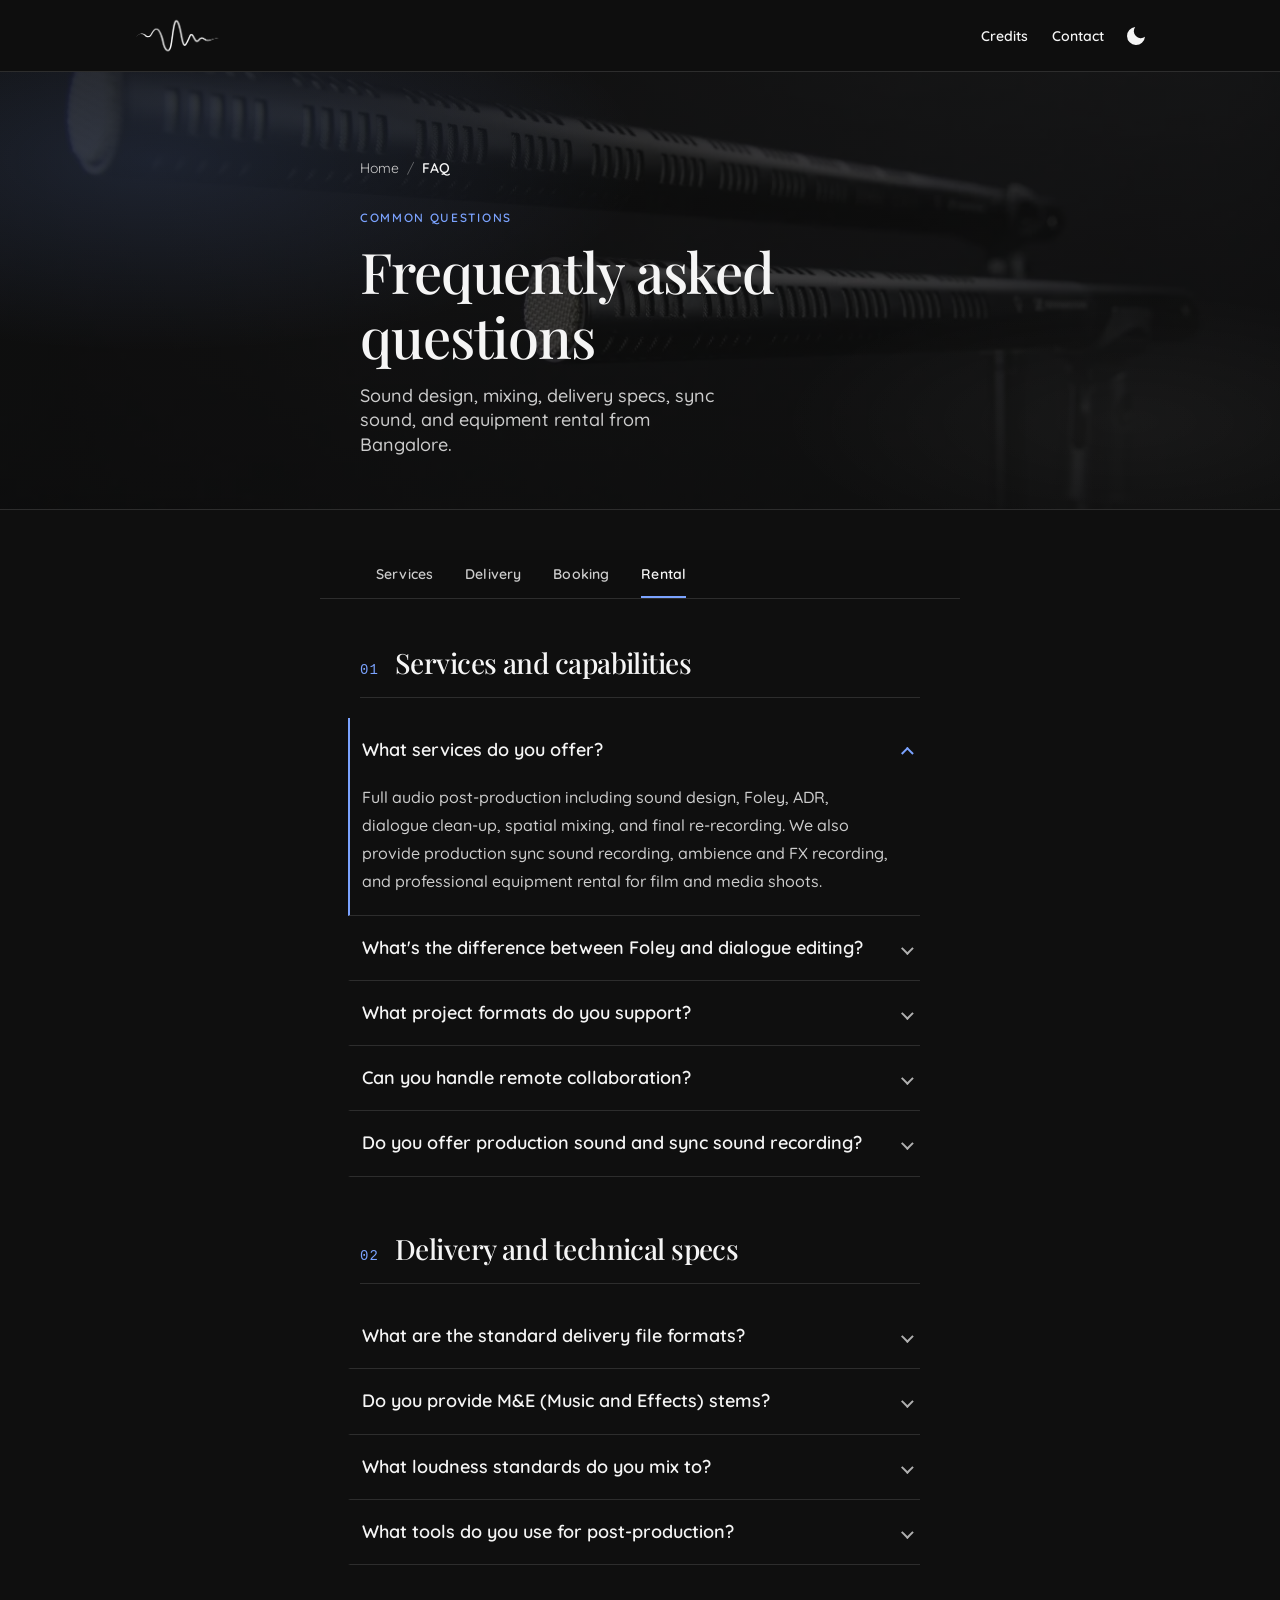
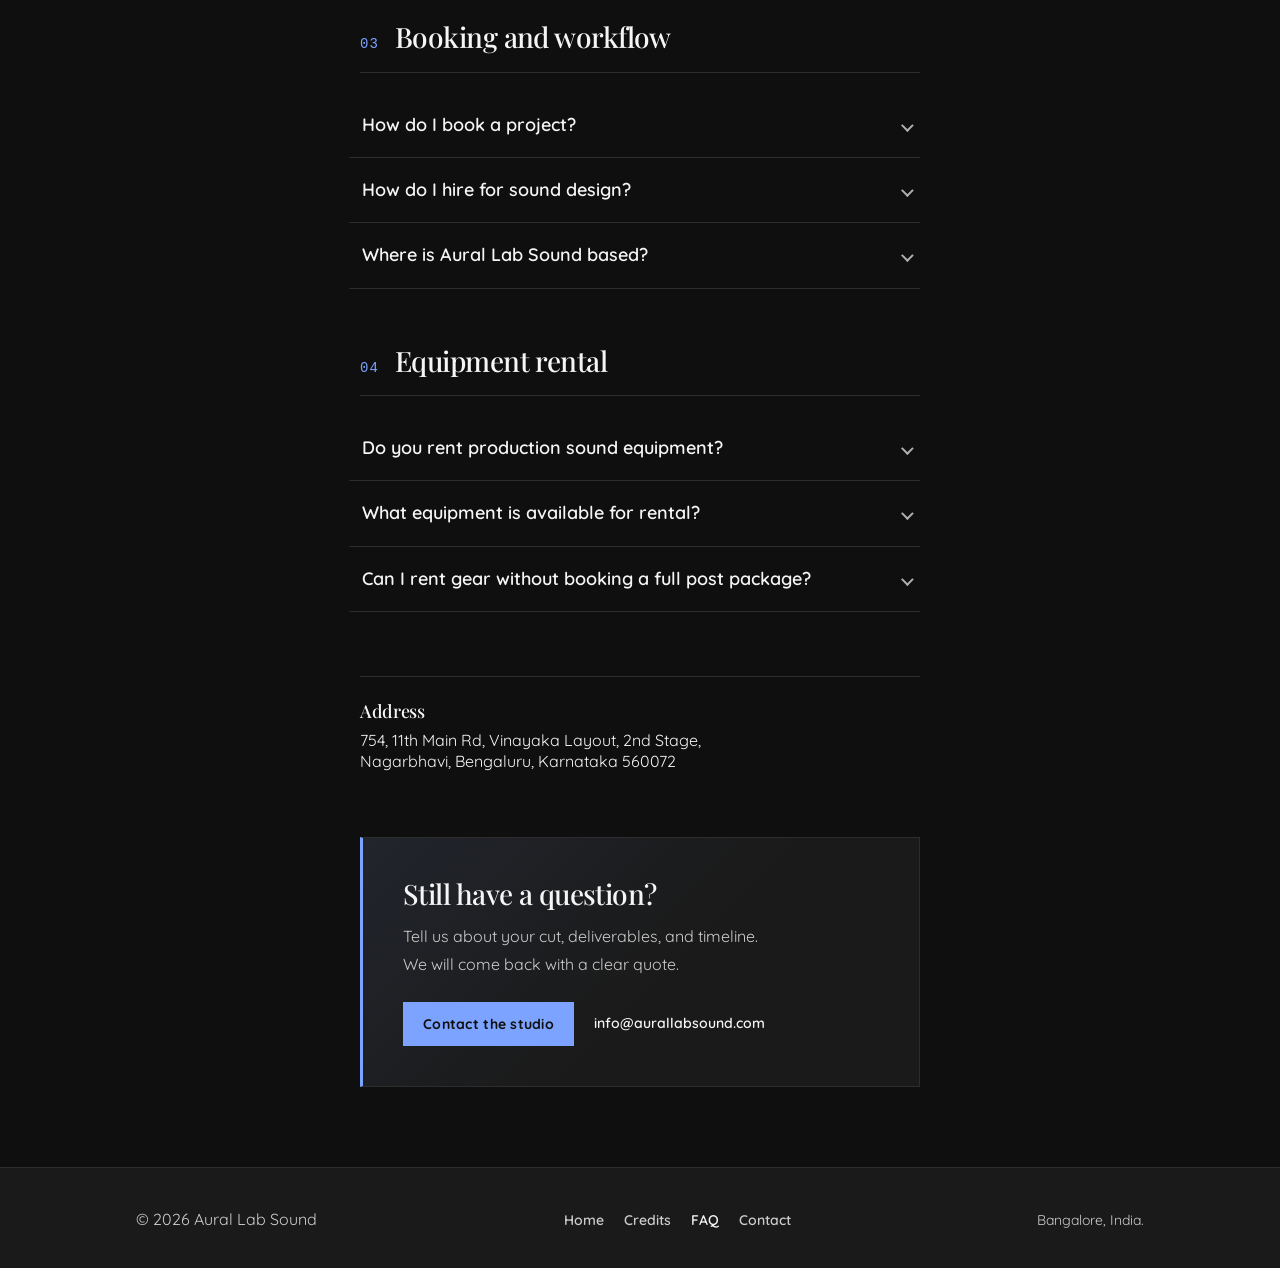
==== commit ce363488: "Update theme initialization and styling for improved user experience - Set the default theme to dark" ====
--- a/faq/index.html
+++ b/faq/index.html
@@ -1,5 +1,5 @@
 <!DOCTYPE html>
-<html lang="en">
+<html lang="en" data-theme="dark">
 
 <head>
   <meta charset="utf-8">
--- a/assets/css/style.css
+++ b/assets/css/style.css
@@ -98,13 +98,15 @@
   --wave-opacity: 0;
 }
 
-/* Light theme - explicit choice or OS light preference - WCAG 2.1 AA compliant */
+/* Light theme - only when visitor chooses via theme toggle - WCAG 2.1 AA compliant.
+   Secondary text is darker than a typical gray because Quicksand's thin strokes
+   wash out on white at small sizes even when the hex value technically passes AA. */
 html[data-theme="light"] {
   color-scheme: light;
   --color-bg: #FFFFFF;
   --color-surface: #F5F7F9;
-  --color-text-primary: #1C1C1C;
-  --color-text-secondary: #4A4A4A;
+  --color-text-primary: #111111;
+  --color-text-secondary: #2A2A2A;
   --color-border: #D9D9D9;
   --color-accent: #1D4ED8;
   --color-accent-hover: #0D47A1;
@@ -113,9 +115,9 @@
   /* Backwards compatibility */
   --color-bg-elevated: #F5F7F9;
   --color-bg-subtle: #FAFBFC;
-  --color-text: #1C1C1C;
-  --color-text-muted: #4A4A4A;
-  --color-text-subtle: #595959;
+  --color-text: #111111;
+  --color-text-muted: #2A2A2A;
+  --color-text-subtle: #3D3D3D;
   --color-border-strong: #CCCCCC;
   --color-accent-muted: rgba(29, 78, 216, 0.1);
   --color-focus: #1D4ED8;
@@ -131,38 +133,10 @@
   --wave-opacity: 0;
 }
 
-/* No JS / no data-theme: follow OS light preference only */
-@media (prefers-color-scheme: light) {
-  html:not([data-theme]) {
-    color-scheme: light;
-    --color-bg: #FFFFFF;
-    --color-surface: #F5F7F9;
-    --color-text-primary: #1C1C1C;
-    --color-text-secondary: #4A4A4A;
-    --color-border: #D9D9D9;
-    --color-accent: #1D4ED8;
-    --color-accent-hover: #0D47A1;
-    --color-on-accent: #FFFFFF;
-
-    /* Backwards compatibility */
-    --color-bg-elevated: #F5F7F9;
-    --color-bg-subtle: #FAFBFC;
-    --color-text: #1C1C1C;
-    --color-text-muted: #4A4A4A;
-    --color-text-subtle: #595959;
-    --color-border-strong: #CCCCCC;
-    --color-accent-muted: rgba(29, 78, 216, 0.1);
-    --color-focus: #1D4ED8;
-    --color-hero-overlay: rgba(0, 0, 0, 0.35);
-    --color-header-bg: rgba(255, 255, 255, 0.98);
-    --color-panel-overlay: rgba(255, 255, 255, 0.95);
-    --color-on-image-heading: #FFFFFF;
-    --color-on-image-lead: rgba(255, 255, 255, 0.95);
-    --color-on-image-body: rgba(255, 255, 255, 0.9);
-    --color-on-image-muted: rgba(255, 255, 255, 0.75);
-    --shadow-sm: 0 1px 2px rgba(0, 0, 0, 0.08);
-    --shadow-md: 0 8px 24px rgba(0, 0, 0, 0.12);
-  }
+html[data-theme="light"] body {
+  font-weight: 500;
+  -webkit-font-smoothing: auto;
+  -moz-osx-font-smoothing: auto;
 }
 
 *,
--- a/assets/css/components.css
+++ b/assets/css/components.css
@@ -56,13 +56,6 @@
   filter: brightness(0.3) contrast(1.2);
 }
 
-/* No JS: OS light preference */
-@media (prefers-color-scheme: light) {
-  html:not([data-theme]) .logo-image {
-    filter: brightness(0.3) contrast(1.2);
-  }
-}
-
 /* Header Navigation */
 .header-nav {
   display: flex;
@@ -83,6 +76,7 @@
   color: var(--color-text);
   text-decoration: none;
   font-size: var(--text-sm);
+  font-weight: 600;
   transition: color var(--duration-base) var(--ease-out);
 }
 
@@ -321,7 +315,11 @@
   font-size: var(--text-xs);
   line-height: var(--leading-tight);
   color: var(--color-text-secondary);
-  opacity: 0.7;
+  opacity: 0.85;
+}
+
+html[data-theme="light"] .social-link__note {
+  opacity: 1;
 }
 
 /* IMDB Icon Theme Toggle */
@@ -927,7 +925,7 @@
 
 html[data-theme="light"] .faq-hero {
   background:
-    linear-gradient(160deg, rgba(255, 255, 255, 0.94) 0%, rgba(245, 247, 249, 0.88) 55%, rgba(255, 255, 255, 0.92) 100%),
+    linear-gradient(160deg, rgba(255, 255, 255, 0.97) 0%, rgba(250, 251, 252, 0.95) 55%, rgba(255, 255, 255, 0.97) 100%),
     var(--faq-hero-image) center / cover no-repeat;
 }
 
@@ -1010,6 +1008,7 @@
   max-width: 34ch;
   color: var(--color-text-secondary);
   font-size: var(--text-lg);
+  font-weight: 500;
   line-height: var(--leading-snug);
 }
 
@@ -1204,6 +1203,7 @@
   max-width: 42rem;
   color: var(--color-text-secondary);
   font-size: var(--text-base);
+  font-weight: 500;
   line-height: var(--leading-relaxed);
 }
 
@@ -1661,20 +1661,30 @@
 @media (max-width: 47.99rem) {
   .lightbox {
     --backdrop-alpha: 0.95;
-    display: block;
+    display: flex;
+    flex-direction: column;
     padding: 0;
+    /* Fill the fixed inset box — more reliable than 100vh behind mobile chrome */
+    height: 100%;
+    max-height: 100%;
   }
 
   .lightbox-content {
     width: 100%;
     max-width: 100%;
-    height: 100vh;
+    flex: 1 1 auto;
+    /* Fallback for older browsers, then svh/dvh for mobile chrome */
+    height: 100%;
+    max-height: 100%;
+    height: 100svh;
+    max-height: 100dvh;
     border: none;
     border-radius: 0;
     box-shadow: none;
     animation: none;
     display: flex;
     flex-direction: column;
+    min-height: 0;
   }
 }
 
@@ -2006,22 +2016,24 @@
 
 @media (max-width: 47.99rem) {
   .lightbox-viewport {
-    flex: 1 1 auto;
+    /* Zero basis so toolbar + filmstrip keep their space first */
+    flex: 1 1 0%;
     min-height: 0;
     display: flex;
     flex-direction: column;
+    overflow: hidden;
   }
 
   .lightbox-body {
     padding: 0;
     max-height: none;
-    overflow-y: visible;
+    overflow: hidden;
     -webkit-overflow-scrolling: auto;
     grid-template-columns: 1fr;
     gap: 0;
-    height: auto;
+    height: 100%;
     min-height: 0;
-    flex: 1;
+    flex: 1 1 0%;
     display: flex;
     flex-direction: column;
     justify-content: flex-start;
@@ -2114,8 +2126,11 @@
 
 @media (max-width: 47.99rem) {
   .lightbox-stage {
-    flex: 0 0 auto;
-    height: min(48vh, 24rem);
+    /* Shrink on short screens / award-heavy credits so the filmstrip stays on-screen */
+    flex: 1 1 auto;
+    height: auto;
+    max-height: min(42svh, 24rem);
+    min-height: 9rem;
     width: 100%;
     min-width: 0;
     overflow: hidden;
@@ -2207,10 +2222,10 @@
 @media (max-width: 47.99rem) {
   .lightbox-credits {
     gap: 0;
-    padding: var(--space-5) var(--space-5) var(--space-8);
+    padding: var(--space-5) var(--space-5) var(--space-4);
     overflow-y: auto;
     -webkit-overflow-scrolling: touch;
-    flex: 1;
+    flex: 1 1 auto;
     min-height: 0;
   }
 }
@@ -2292,6 +2307,10 @@
   text-wrap: balance;
 }
 
+html[data-theme="light"] .credits-award__detail {
+  color: var(--color-text-primary);
+}
+
 .credits-title-row {
   display: flex;
   align-items: center;
@@ -2392,7 +2411,10 @@
 }
 
 .lightbox-filmstrip {
+  flex: 0 0 auto;
   flex-shrink: 0;
+  position: relative;
+  z-index: 8;
   display: flex;
   align-items: center;
   gap: 0.45rem;
@@ -2563,18 +2585,35 @@
   opacity: 1;
 }
 
+html[data-theme="light"] .lightbox-toolbar {
+  opacity: 1;
+}
+
+html[data-theme="light"] .lightbox-counter {
+  color: var(--color-text-primary);
+  opacity: 1;
+}
+
 @media (max-width: 47.99rem) {
   .lightbox-toolbar {
     background: rgba(0, 0, 0, 0.4);
-    padding: var(--space-3) var(--space-4);
+    padding: calc(var(--space-3) + env(safe-area-inset-top, 0px)) var(--space-4) var(--space-3);
     gap: var(--space-3);
+  }
+
+  /* Dark chrome + light-theme text tokens fail AA — use a light bar instead */
+  html[data-theme="light"] .lightbox-toolbar {
+    background: rgba(255, 255, 255, 0.96);
+    border-bottom: 1px solid var(--color-border);
   }
 }
 
 @media (max-width: 47.99rem) {
   .credits-award-slot {
-    min-height: 4.5rem;
-    margin-top: var(--space-4);
+    flex: 0 0 auto;
+    min-height: 0;
+    margin-top: var(--space-3);
+    padding-bottom: var(--space-1);
   }
 
   .credits-award {
